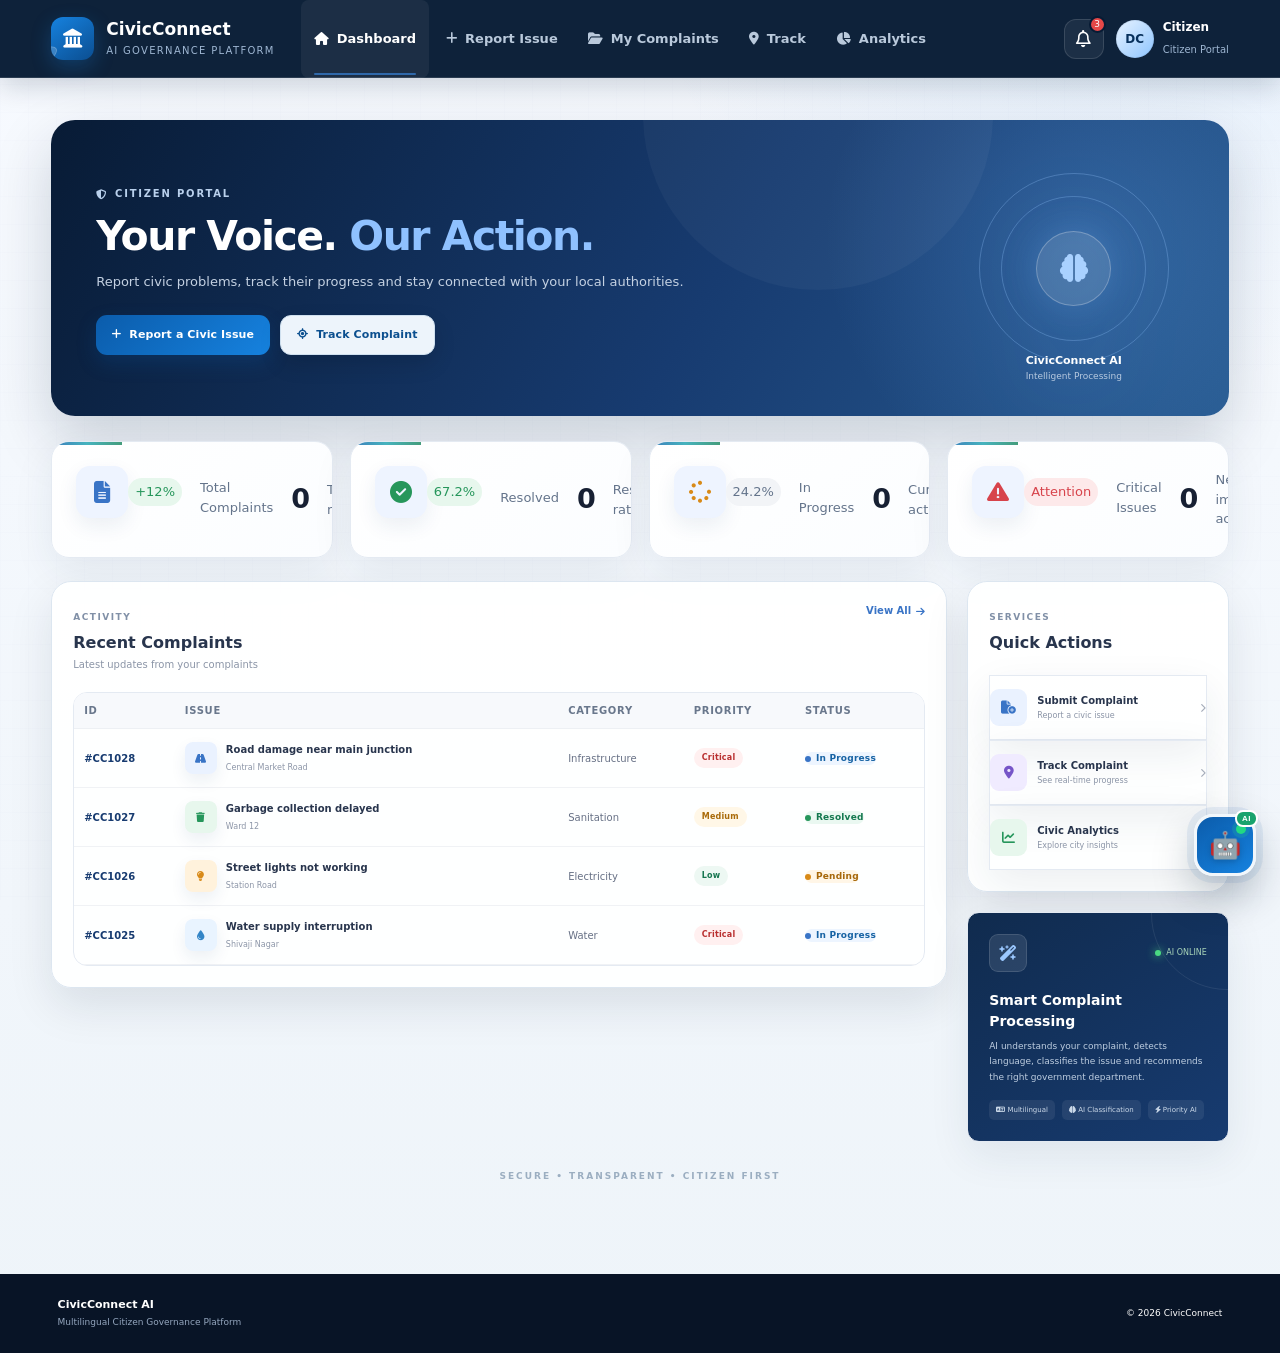
==== fronted/index.html @ 306356d3 "CivicConnect AI final professional release" ====
<!DOCTYPE html>
<html lang="en">

<head>

    <meta charset="UTF-8">

    <meta name="viewport"
          content="width=device-width, initial-scale=1.0">

    <meta name="description"
          content="CivicConnect AI - Multilingual Citizen Governance Platform">

    <title>CivicConnect AI | Citizen Dashboard</title>

    <!-- Font Awesome -->
    <link rel="stylesheet"
          href="https://cdnjs.cloudflare.com/ajax/libs/font-awesome/6.5.2/css/all.min.css">

    <!-- Main CSS -->
    <link rel="stylesheet"
          href="style.css">

<link rel="stylesheet" href="/css/chatbot.css?v=final2">
</head>

<body class="page-dashboard">


<!-- ==========================================
     NAVBAR
========================================== -->

<header class="navbar">

    <div class="brand">

        <div class="brand-logo">
            <i class="fa-solid fa-landmark"></i>
        </div>

        <div class="brand-text">
            <h2>CivicConnect</h2>
            <span>AI Governance Platform</span>
        </div>

    </div>


    <nav class="main-nav">

        <a href="index.html" class="active">
            <i class="fa-solid fa-house"></i>
            <span>Dashboard</span>
        </a>

        <a href="submit.html">
            <i class="fa-solid fa-plus"></i>
            <span>Report Issue</span>
        </a>

        <a href="complaints.html">
            <i class="fa-solid fa-folder-open"></i>
            <span>My Complaints</span>
        </a>

        <a href="tracking.html">
            <i class="fa-solid fa-location-dot"></i>
            <span>Track</span>
        </a>

        <a href="analytics.html">
            <i class="fa-solid fa-chart-pie"></i>
            <span>Analytics</span>
        </a>

    </nav>


    <div class="nav-actions">

        <button class="icon-button"
                id="notificationButton"
                aria-label="Notifications">

            <i class="fa-regular fa-bell"></i>

            <span class="notification-count">
                3
            </span>

        </button>


        <div class="user-profile">

            <div class="user-avatar">
                DC
            </div>

            <div class="user-info">
                <strong>Citizen</strong>
                <span>Citizen Portal</span>
            </div>

        </div>

    </div>

</header>



<!-- ==========================================
     MAIN
========================================== -->

<main class="page-container">


    <!-- HERO -->

    <section class="dashboard-hero">

        <div class="hero-content">

            <div class="eyebrow">
                <i class="fa-solid fa-shield-halved"></i>
                CITIZEN PORTAL
            </div>

            <h1>
                Your Voice.
                <span>Our Action.</span>
            </h1>

            <p>
                Report civic problems, track their progress and
                stay connected with your local authorities.
            </p>

            <div class="hero-actions">

                <a href="submit.html"
                   class="btn btn-primary">

                    <i class="fa-solid fa-plus"></i>

                    Report a Civic Issue

                </a>

                <a href="tracking.html"
                   class="btn btn-secondary">

                    <i class="fa-solid fa-location-crosshairs"></i>

                    Track Complaint

                </a>

            </div>

        </div>


        <!-- AI VISUAL -->

        <div class="hero-ai">

            <div class="ai-orbit orbit-one"></div>
            <div class="ai-orbit orbit-two"></div>

            <div class="ai-core">

                <i class="fa-solid fa-brain"></i>

            </div>

            <div class="ai-label">

                <strong>CivicConnect AI</strong>

                <span>Intelligent Processing</span>

            </div>

        </div>

    </section>



    <!-- ==========================================
         STATISTICS
    ========================================== -->

    <section class="stats-grid">


        <article class="stat-card">

            <div class="stat-top">

                <div class="stat-icon blue">
                    <i class="fa-solid fa-file-lines"></i>
                </div>

                <span class="stat-trend positive">
                    +12%
                </span>

            </div>

            <span class="stat-label">
                Total Complaints
            </span>

            <strong class="stat-number">
                128
            </strong>

            <span class="stat-footer">
                This month
            </span>

        </article>



        <article class="stat-card">

            <div class="stat-top">

                <div class="stat-icon green">
                    <i class="fa-solid fa-circle-check"></i>
                </div>

                <span class="stat-trend positive">
                    67.2%
                </span>

            </div>

            <span class="stat-label">
                Resolved
            </span>

            <strong class="stat-number">
                86
            </strong>

            <span class="stat-footer">
                Resolution rate
            </span>

        </article>



        <article class="stat-card">

            <div class="stat-top">

                <div class="stat-icon orange">
                    <i class="fa-solid fa-spinner"></i>
                </div>

                <span class="stat-trend">
                    24.2%
                </span>

            </div>

            <span class="stat-label">
                In Progress
            </span>

            <strong class="stat-number">
                31
            </strong>

            <span class="stat-footer">
                Currently active
            </span>

        </article>



        <article class="stat-card">

            <div class="stat-top">

                <div class="stat-icon red">
                    <i class="fa-solid fa-triangle-exclamation"></i>
                </div>

                <span class="stat-trend danger">
                    Attention
                </span>

            </div>

            <span class="stat-label">
                Critical Issues
            </span>

            <strong class="stat-number">
                11
            </strong>

            <span class="stat-footer">
                Need immediate action
            </span>

        </article>

    </section>



    <!-- ==========================================
         MAIN DASHBOARD
    ========================================== -->

    <section class="content-grid">


        <!-- RECENT COMPLAINTS -->

        <div class="panel large-panel">

            <div class="panel-header">

                <div>

                    <span class="panel-eyebrow">
                        ACTIVITY
                    </span>

                    <h2>
                        Recent Complaints
                    </h2>

                    <p>
                        Latest updates from your complaints
                    </p>

                </div>

                <a href="complaints.html"
                   class="text-button">

                    View All
                    <i class="fa-solid fa-arrow-right"></i>

                </a>

            </div>


            <div class="complaint-table-wrapper">

                <table class="complaint-table">

                    <thead>

                        <tr>

                            <th>ID</th>

                            <th>Issue</th>

                            <th>Category</th>

                            <th>Priority</th>

                            <th>Status</th>

                        </tr>

                    </thead>


                    <tbody>

                        <tr data-id="CC1028">

                            <td>
                                <strong>#CC1028</strong>
                            </td>

                            <td>
                                <div class="issue-cell">

                                    <div class="issue-icon">
                                        <i class="fa-solid fa-road"></i>
                                    </div>

                                    <div>
                                        <strong>
                                            Road damage near main junction
                                        </strong>

                                        <span>
                                            Central Market Road
                                        </span>
                                    </div>

                                </div>
                            </td>

                            <td>
                                Infrastructure
                            </td>

                            <td>
                                <span class="badge critical">
                                    Critical
                                </span>
                            </td>

                            <td>
                                <span class="status-badge progress">
                                    <span></span>
                                    In Progress
                                </span>
                            </td>

                        </tr>



                        <tr data-id="CC1027">

                            <td>
                                <strong>#CC1027</strong>
                            </td>

                            <td>

                                <div class="issue-cell">

                                    <div class="issue-icon green-icon">
                                        <i class="fa-solid fa-trash"></i>
                                    </div>

                                    <div>

                                        <strong>
                                            Garbage collection delayed
                                        </strong>

                                        <span>
                                            Ward 12
                                        </span>

                                    </div>

                                </div>

                            </td>

                            <td>
                                Sanitation
                            </td>

                            <td>

                                <span class="badge medium">
                                    Medium
                                </span>

                            </td>

                            <td>

                                <span class="status-badge resolved">
                                    <span></span>
                                    Resolved
                                </span>

                            </td>

                        </tr>



                        <tr data-id="CC1026">

                            <td>
                                <strong>#CC1026</strong>
                            </td>

                            <td>

                                <div class="issue-cell">

                                    <div class="issue-icon yellow-icon">
                                        <i class="fa-solid fa-lightbulb"></i>
                                    </div>

                                    <div>

                                        <strong>
                                            Street lights not working
                                        </strong>

                                        <span>
                                            Station Road
                                        </span>

                                    </div>

                                </div>

                            </td>

                            <td>
                                Electricity
                            </td>

                            <td>

                                <span class="badge low">
                                    Low
                                </span>

                            </td>

                            <td>

                                <span class="status-badge pending">
                                    <span></span>
                                    Pending
                                </span>

                            </td>

                        </tr>



                        <tr data-id="CC1025">

                            <td>
                                <strong>#CC1025</strong>
                            </td>

                            <td>

                                <div class="issue-cell">

                                    <div class="issue-icon blue-icon">
                                        <i class="fa-solid fa-droplet"></i>
                                    </div>

                                    <div>

                                        <strong>
                                            Water supply interruption
                                        </strong>

                                        <span>
                                            Shivaji Nagar
                                        </span>

                                    </div>

                                </div>

                            </td>

                            <td>
                                Water
                            </td>

                            <td>

                                <span class="badge critical">
                                    Critical
                                </span>

                            </td>

                            <td>

                                <span class="status-badge progress">
                                    <span></span>
                                    In Progress
                                </span>

                            </td>

                        </tr>

                    </tbody>

                </table>

            </div>

        </div>



        <!-- QUICK ACTIONS -->

        <aside class="side-column">

            <div class="panel">

                <div class="panel-header">

                    <div>

                        <span class="panel-eyebrow">
                            SERVICES
                        </span>

                        <h2>
                            Quick Actions
                        </h2>

                    </div>

                </div>


                <div class="quick-actions">


                    <a href="submit.html"
                       class="quick-action">

                        <div class="quick-icon blue">
                            <i class="fa-solid fa-file-circle-plus"></i>
                        </div>

                        <div>

                            <strong>
                                Submit Complaint
                            </strong>

                            <span>
                                Report a civic issue
                            </span>

                        </div>

                        <i class="fa-solid fa-chevron-right"></i>

                    </a>



                    <a href="tracking.html"
                       class="quick-action">

                        <div class="quick-icon purple">
                            <i class="fa-solid fa-location-dot"></i>
                        </div>

                        <div>

                            <strong>
                                Track Complaint
                            </strong>

                            <span>
                                See real-time progress
                            </span>

                        </div>

                        <i class="fa-solid fa-chevron-right"></i>

                    </a>



                    <a href="analytics.html"
                       class="quick-action">

                        <div class="quick-icon green">
                            <i class="fa-solid fa-chart-line"></i>
                        </div>

                        <div>

                            <strong>
                                Civic Analytics
                            </strong>

                            <span>
                                Explore city insights
                            </span>

                        </div>

                        <i class="fa-solid fa-chevron-right"></i>

                    </a>

                </div>

            </div>



            <!-- AI CARD -->

            <div class="ai-mini-card">

                <div class="ai-mini-top">

                    <div class="ai-mini-icon">
                        <i class="fa-solid fa-wand-magic-sparkles"></i>
                    </div>

                    <span class="live-indicator">
                        <span></span>
                        AI ONLINE
                    </span>

                </div>

                <h3>
                    Smart Complaint Processing
                </h3>

                <p>
                    AI understands your complaint, detects language,
                    classifies the issue and recommends the right
                    government department.
                </p>

                <div class="ai-mini-features">

                    <span>
                        <i class="fa-solid fa-language"></i>
                        Multilingual
                    </span>

                    <span>
                        <i class="fa-solid fa-brain"></i>
                        AI Classification
                    </span>

                    <span>
                        <i class="fa-solid fa-bolt"></i>
                        Priority AI
                    </span>

                </div>

            </div>

        </aside>

    </section>

</main>



<!-- FOOTER -->

<footer class="site-footer">

    <div>

        <strong>
            CivicConnect AI
        </strong>

        <span>
            Multilingual Citizen Governance Platform
        </span>

    </div>

    <div>
        © 2026 CivicConnect
    </div>

</footer>


<script src="../js/api.js"></script>
<script src="../js/app.js"></script>

<script src="../js/storage.js"></script>

<script src="/js/chatbot.js?v=final2"></script>
</body>

</html>
---- fronted/style.css ----
/* =========================================================
   CIVICCONNECT AI
   ADVANCED FRONTEND DESIGN SYSTEM
========================================================= */


/* =========================================================
   ROOT VARIABLES
========================================================= */

:root {

    --navy-950: #081426;
    --navy-900: #0d1f38;
    --navy-800: #132d50;
    --navy-700: #173b70;

    --blue: #3974c6;
    --blue-light: #eaf2ff;

    --green: #26965b;
    --green-light: #e7f7ed;

    --orange: #d88a18;
    --orange-light: #fff2dc;

    --red: #d7434b;
    --red-light: #fde9ea;

    --purple: #7655c8;
    --purple-light: #f0ebff;

    --text-main: #172033;
    --text-dark: #28354d;
    --text-medium: #667085;
    --text-light: #8b95a7;

    --background: #f5f7fb;

    --white: #ffffff;

    --border: #e6eaf0;

    --shadow-sm:
        0 2px 8px rgba(15, 35, 65, 0.04);

    --shadow-md:
        0 8px 25px rgba(15, 35, 65, 0.07);

    --radius-sm: 8px;

    --radius-md: 12px;

    --radius-lg: 18px;

    --transition:
        all 0.25s ease;

}


/* =========================================================
   RESET
========================================================= */

* {
    margin: 0;
    padding: 0;
    box-sizing: border-box;
}

html {
    scroll-behavior: smooth;
}

body {

    font-family:
        "Segoe UI",
        Inter,
        Arial,
        sans-serif;

    background: var(--background);

    color: var(--text-main);

    min-height: 100vh;

    line-height: 1.5;
}

a {
    text-decoration: none;
    color: inherit;
}

button,
input,
textarea,
select {
    font-family: inherit;
}


/* =========================================================
   NAVBAR
========================================================= */

.navbar {

    height: 76px;

    background:
        rgba(255,255,255,0.96);

    backdrop-filter: blur(12px);

    border-bottom:
        1px solid var(--border);

    display: flex;

    align-items: center;

    padding:
        0 4.5%;

    gap: 40px;

    position: sticky;

    top: 0;

    z-index: 1000;
}


/* BRAND */

.brand {

    display: flex;

    align-items: center;

    gap: 12px;

    min-width: 245px;
}

.brand-logo {

    width: 45px;

    height: 45px;

    background:
        linear-gradient(
            135deg,
            #173b70,
            #285a96
        );

    color: white;

    border-radius: 12px;

    display: flex;

    align-items: center;

    justify-content: center;

    font-size: 19px;

    box-shadow:
        0 5px 15px
        rgba(23,59,112,0.2);
}

.brand-text h2 {

    font-size: 18px;

    color: var(--navy-700);

    line-height: 1.2;
}

.brand-text span {

    font-size: 10px;

    color: var(--text-light);

    display: block;

    margin-top: 3px;
}


/* NAVIGATION */

.main-nav {

    display: flex;

    align-items: center;

    gap: 4px;

    flex: 1;
}

.main-nav a {

    display: flex;

    align-items: center;

    gap: 7px;

    padding:
        10px 13px;

    border-radius:
        var(--radius-sm);

    font-size: 12px;

    color: var(--text-medium);

    transition:
        var(--transition);
}

.main-nav a:hover {

    background: #f0f3f8;

    color: var(--navy-700);

    transform:
        translateY(-1px);
}

.main-nav a.active {

    background:
        var(--blue-light);

    color:
        var(--navy-700);

    font-weight: 600;
}


/* NAV ACTIONS */

.nav-actions {

    display: flex;

    align-items: center;

    gap: 20px;
}

.icon-button {

    border: none;

    background: transparent;

    width: 35px;

    height: 35px;

    cursor: pointer;

    color: var(--text-medium);

    font-size: 17px;

    position: relative;
}

.notification-count {

    position: absolute;

    top: 0;

    right: -2px;

    width: 15px;

    height: 15px;

    background: var(--red);

    color: white;

    font-size: 8px;

    border-radius: 50%;

    display: flex;

    align-items: center;

    justify-content: center;
}

.user-profile {

    display: flex;

    align-items: center;

    gap: 9px;
}

.user-avatar {

    width: 38px;

    height: 38px;

    border-radius: 50%;

    background:
        #dce7f6;

    color:
        var(--navy-700);

    display: flex;

    align-items: center;

    justify-content: center;

    font-size: 11px;

    font-weight: 700;
}

.user-info strong {

    display: block;

    font-size: 11px;

    color: var(--text-dark);
}

.user-info span {

    font-size: 9px;

    color: var(--text-light);
}


/* =========================================================
   PAGE CONTAINER
========================================================= */

.page-container {

    width: 91%;

    max-width: 1500px;

    margin: auto;

    padding:
        34px 0 50px;
}


/* =========================================================
   HERO
========================================================= */

.dashboard-hero {

    min-height: 270px;

    border-radius:
        var(--radius-lg);

    padding:
        38px 45px;

    margin-bottom: 25px;

    background:
        linear-gradient(
            120deg,
            #0e2748,
            #173b70 55%,
            #285b91
        );

    color: white;

    position: relative;

    overflow: hidden;

    display: flex;

    align-items: center;

    justify-content: space-between;

    box-shadow:
        0 15px 35px
        rgba(18,50,90,0.16);
}


/* background glow */

.dashboard-hero::before {

    content: "";

    position: absolute;

    width: 350px;

    height: 350px;

    border-radius: 50%;

    background:
        rgba(255,255,255,0.05);

    right: 20%;

    top: -180px;
}

.dashboard-hero::after {

    content: "";

    position: absolute;

    width: 250px;

    height: 250px;

    border-radius: 50%;

    border:
        1px solid
        rgba(255,255,255,0.08);

    right: 5%;

    bottom: -150px;
}


/* HERO CONTENT */

.hero-content {

    position: relative;

    z-index: 2;

    max-width: 700px;
}

.eyebrow {

    display: inline-flex;

    align-items: center;

    gap: 7px;

    font-size: 10px;

    letter-spacing: 1.8px;

    color: #b9d0ec;

    font-weight: 700;

    margin-bottom: 12px;
}

.hero-content h1 {

    font-size: 36px;

    letter-spacing: -1px;

    margin-bottom: 10px;

    line-height: 1.15;
}

.hero-content h1 span {

    color: #8fc1ff;
}

.hero-content p {

    max-width: 600px;

    color: #c4d1e2;

    font-size: 13px;

    line-height: 1.7;
}

.hero-actions {

    display: flex;

    gap: 10px;

    margin-top: 22px;
}


/* BUTTONS */

.btn {

    display: inline-flex;

    align-items: center;

    justify-content: center;

    gap: 8px;

    padding:
        11px 16px;

    border-radius:
        var(--radius-sm);

    font-size: 11px;

    font-weight: 600;

    transition:
        var(--transition);
}

.btn-primary {

    background: white;

    color: var(--navy-700);
}

.btn-primary:hover {

    transform:
        translateY(-2px);

    box-shadow:
        0 7px 20px
        rgba(0,0,0,0.15);
}

.btn-secondary {

    color: white;

    border:
        1px solid
        rgba(255,255,255,0.25);

    background:
        rgba(255,255,255,0.06);
}

.btn-secondary:hover {

    background:
        rgba(255,255,255,0.12);
}


/* AI VISUAL */

.hero-ai {

    width: 220px;

    height: 220px;

    position: relative;

    display: flex;

    align-items: center;

    justify-content: center;

    z-index: 2;
}

.ai-orbit {

    position: absolute;

    border:
        1px solid
        rgba(150,200,255,0.3);

    border-radius: 50%;

    animation:
        rotateOrbit 12s linear infinite;
}

.orbit-one {

    width: 190px;

    height: 190px;
}

.orbit-two {

    width: 145px;

    height: 145px;

    animation-duration: 8s;

    animation-direction: reverse;
}

.ai-core {

    width: 75px;

    height: 75px;

    border-radius: 50%;

    background:
        rgba(255,255,255,0.12);

    border:
        1px solid
        rgba(255,255,255,0.25);

    backdrop-filter:
        blur(10px);

    display: flex;

    align-items: center;

    justify-content: center;

    font-size: 28px;

    color: #a9d1ff;

    box-shadow:
        0 0 35px
        rgba(130,190,255,0.18);
}

.ai-label {

    position: absolute;

    bottom: -5px;

    display: flex;

    flex-direction: column;

    align-items: center;
}

.ai-label strong {

    font-size: 11px;
}

.ai-label span {

    font-size: 9px;

    color: #b8cae0;
}

@keyframes rotateOrbit {

    from {
        transform: rotate(0);
    }

    to {
        transform: rotate(360deg);
    }

}


/* =========================================================
   STATS
========================================================= */

.stats-grid {

    display: grid;

    grid-template-columns:
        repeat(4, 1fr);

    gap: 17px;

    margin-bottom: 23px;
}

.stat-card {

    background: white;

    border:
        1px solid var(--border);

    border-radius:
        var(--radius-md);

    padding: 19px;

    box-shadow:
        var(--shadow-sm);

    transition:
        var(--transition);
}

.stat-card:hover {

    transform:
        translateY(-3px);

    box-shadow:
        var(--shadow-md);
}

.stat-top {

    display: flex;

    align-items: center;

    justify-content: space-between;

    margin-bottom: 15px;
}

.stat-icon {

    width: 40px;

    height: 40px;

    border-radius: 10px;

    display: flex;

    align-items: center;

    justify-content: center;

    font-size: 15px;
}

.blue {

    background:
        var(--blue-light);

    color:
        var(--blue);
}

.green {

    background:
        var(--green-light);

    color:
        var(--green);
}

.orange {

    background:
        var(--orange-light);

    color:
        var(--orange);
}

.red {

    background:
        var(--red-light);

    color:
        var(--red);
}

.purple {

    background:
        var(--purple-light);

    color:
        var(--purple);
}

.stat-trend {

    font-size: 9px;

    padding:
        4px 7px;

    border-radius:
        20px;

    background: #f2f4f7;

    color: var(--text-medium);
}

.stat-trend.positive {

    color: var(--green);

    background:
        var(--green-light);
}

.stat-trend.danger {

    color: var(--red);

    background:
        var(--red-light);
}

.stat-label {

    display: block;

    color: var(--text-medium);

    font-size: 11px;

    margin-bottom: 4px;
}

.stat-number {

    display: block;

    font-size: 27px;

    color: var(--text-main);

    line-height: 1.2;
}

.stat-footer {

    font-size: 9px;

    color: var(--text-light);
}


/* =========================================================
   CONTENT GRID
========================================================= */

.content-grid {

    display: grid;

    grid-template-columns:
        2fr 1fr;

    gap: 20px;
}

.side-column {

    display: flex;

    flex-direction: column;

    gap: 20px;
}


/* =========================================================
   PANELS
========================================================= */

.panel {

    background: white;

    border:
        1px solid var(--border);

    border-radius:
        var(--radius-md);

    padding: 21px;

    box-shadow:
        var(--shadow-sm);
}

.panel-header {

    display: flex;

    align-items: flex-start;

    justify-content: space-between;

    margin-bottom: 20px;
}

.panel-eyebrow {

    font-size: 9px;

    letter-spacing: 1.5px;

    color: #8190a7;

    font-weight: 700;
}

.panel-header h2 {

    font-size: 16px;

    color: var(--text-dark);

    margin-top: 4px;
}

.panel-header p {

    color: var(--text-light);

    font-size: 10px;

    margin-top: 2px;
}

.text-button {

    color: var(--blue);

    font-size: 10px;

    display: flex;

    align-items: center;

    gap: 5px;

    font-weight: 600;
}


/* =========================================================
   TABLE
========================================================= */

.complaint-table-wrapper {

    overflow-x: auto;
}

.complaint-table {

    width: 100%;

    border-collapse:
        collapse;
}

.complaint-table th {

    text-align: left;

    color: var(--text-light);

    font-size: 9px;

    text-transform: uppercase;

    letter-spacing: 0.7px;

    padding:
        10px;

    border-bottom:
        1px solid #edf0f4;
}

.complaint-table td {

    padding:
        13px 10px;

    font-size: 10px;

    color: var(--text-medium);

    border-bottom:
        1px solid #f0f2f5;
}

.complaint-table tbody tr {

    transition:
        var(--transition);

    cursor: pointer;
}

.complaint-table tbody tr:hover {

    background:
        #fafbfd;

    transform:
        scale(1.002);
}

.complaint-table td strong {

    color:
        var(--navy-700);
}


/* ISSUE CELL */

.issue-cell {

    display: flex;

    align-items: center;

    gap: 9px;

    min-width: 250px;
}

.issue-icon {

    width: 32px;

    height: 32px;

    background:
        var(--blue-light);

    color:
        var(--blue);

    border-radius: 8px;

    display: flex;

    align-items: center;

    justify-content: center;
}

.green-icon {

    background:
        var(--green-light);

    color:
        var(--green);
}

.yellow-icon {

    background:
        var(--orange-light);

    color:
        var(--orange);
}

.blue-icon {

    background:
        #e9f4ff;

    color:
        #3385c7;
}

.issue-cell strong {

    display: block;

    font-size: 10px;

    color: var(--text-dark) !important;

    margin-bottom: 2px;
}

.issue-cell span {

    font-size: 8px;

    color: var(--text-light);
}


/* =========================================================
   BADGES
========================================================= */

.badge {

    display: inline-flex;

    padding:
        4px 8px;

    border-radius:
        20px;

    font-size: 8px;

    font-weight: 700;
}

.badge.critical {

    background:
        var(--red-light);

    color:
        var(--red);
}

.badge.medium {

    background:
        var(--orange-light);

    color:
        #b87913;
}

.badge.low {

    background:
        #edf1f5;

    color:
        #667085;
}


/* STATUS */

.status-badge {

    display: inline-flex;

    align-items: center;

    gap: 5px;

    font-size: 9px;

    font-weight: 600;
}

.status-badge span {

    width: 6px;

    height: 6px;

    border-radius: 50%;
}

.status-badge.progress {

    color:
        var(--blue);
}

.status-badge.progress span {

    background:
        var(--blue);
}

.status-badge.resolved {

    color:
        var(--green);
}

.status-badge.resolved span {

    background:
        var(--green);
}

.status-badge.pending {

    color:
        var(--orange);
}

.status-badge.pending span {

    background:
        var(--orange);
}


/* =========================================================
   QUICK ACTIONS
========================================================= */

.quick-actions {

    display: flex;

    flex-direction: column;
}

.quick-action {

    display: flex;

    align-items: center;

    gap: 10px;

    padding:
        13px 0;

    border-bottom:
        1px solid #edf0f4;

    transition:
        var(--transition);
}

.quick-action:last-child {

    border-bottom:
        none;
}

.quick-action:hover {

    transform:
        translateX(4px);
}

.quick-icon {

    width: 37px;

    height: 37px;

    border-radius: 9px;

    display: flex;

    align-items: center;

    justify-content: center;

    font-size: 13px;
}

.quick-action div:nth-child(2) {

    flex: 1;
}

.quick-action strong {

    display: block;

    font-size: 10px;

    color:
        var(--text-dark);

    margin-bottom: 2px;
}

.quick-action span {

    display: block;

    font-size: 8px;

    color:
        var(--text-light);
}

.quick-action > i {

    font-size: 9px;

    color:
        #a5adba;
}


/* =========================================================
   AI MINI CARD
========================================================= */

.ai-mini-card {

    border-radius:
        var(--radius-md);

    padding:
        21px;

    background:
        linear-gradient(
            145deg,
            #102b4e,
            #173b70
        );

    color: white;

    position: relative;

    overflow: hidden;
}

.ai-mini-card::after {

    content: "";

    position: absolute;

    width: 150px;

    height: 150px;

    border-radius: 50%;

    border:
        1px solid
        rgba(255,255,255,0.08);

    right: -75px;

    top: -75px;
}

.ai-mini-top {

    display: flex;

    justify-content: space-between;

    align-items: center;

    margin-bottom: 18px;
}

.ai-mini-icon {

    width: 38px;

    height: 38px;

    background:
        rgba(255,255,255,0.1);

    border:
        1px solid
        rgba(255,255,255,0.12);

    border-radius: 9px;

    display: flex;

    align-items: center;

    justify-content: center;

    color:
        #9bc8ff;
}

.live-indicator {

    font-size: 8px;

    display: flex;

    align-items: center;

    gap: 5px;

    color:
        #a9d5b9;
}

.live-indicator span {

    width: 6px;

    height: 6px;

    background:
        #4ad982;

    border-radius: 50%;

    box-shadow:
        0 0 8px #4ad982;
}

.ai-mini-card h3 {

    font-size: 14px;

    margin-bottom: 7px;
}

.ai-mini-card p {

    font-size: 9px;

    color:
        #bdcde0;

    line-height: 1.7;
}

.ai-mini-features {

    display: flex;

    flex-wrap: wrap;

    gap: 7px;

    margin-top: 15px;
}

.ai-mini-features span {

    font-size: 7px;

    padding:
        5px 7px;

    border-radius: 5px;

    background:
        rgba(255,255,255,0.07);

    color:
        #cad8e8;
}


/* =========================================================
   FOOTER
========================================================= */

.site-footer {

    background:
        var(--navy-950);

    color: white;

    padding:
        23px 4.5%;

    display: flex;

    align-items: center;

    justify-content: space-between;

    font-size: 9px;
}

.site-footer strong {

    display: block;

    font-size: 11px;

    margin-bottom: 3px;
}

.site-footer span {

    color:
        #94a6be;
}


/* =========================================================
   FORM ELEMENTS
========================================================= */

.form-group {

    margin-bottom: 18px;
}

.form-group label {

    display: block;

    font-size: 10px;

    font-weight: 600;

    color:
        var(--text-dark);

    margin-bottom: 7px;
}

input,
textarea,
select {

    width: 100%;

    border:
        1px solid var(--border);

    border-radius:
        8px;

    background:
        #fbfcfe;

    padding:
        11px 12px;

    font-size: 11px;

    color:
        var(--text-dark);

    outline: none;

    transition:
        var(--transition);
}

input:focus,
textarea:focus,
select:focus {

    border-color:
        #75a4dc;

    background: white;

    box-shadow:
        0 0 0 3px
        rgba(57,116,198,0.08);
}

textarea {

    resize: vertical;

    min-height: 130px;
}


/* =========================================================
   PAGE TITLE
========================================================= */

.page-title {

    margin-bottom: 25px;
}

.page-title .eyebrow {

    color:
        #5277a8;

    margin-bottom: 7px;
}

.page-title h1 {

    font-size: 28px;

    color:
        var(--navy-800);

    margin-bottom: 5px;
}

.page-title p {

    font-size: 11px;

    color:
        var(--text-light);
}


/* =========================================================
   RESPONSIVE
========================================================= */

@media(max-width: 1150px) {

    .navbar {

        gap: 15px;
    }

    .brand {

        min-width: auto;
    }

    .main-nav a {

        padding:
            9px;
    }

    .main-nav a span {

        display: none;
    }

    .stats-grid {

        grid-template-columns:
            repeat(2, 1fr);
    }

    .content-grid {

        grid-template-columns:
            1fr;
    }

    .side-column {

        display: grid;

        grid-template-columns:
            1fr 1fr;
    }

}


@media(max-width: 750px) {

    .navbar {

        height: auto;

        padding:
            13px 4%;

        flex-wrap: wrap;
    }

    .main-nav {

        order: 3;

        width: 100%;

        overflow-x: auto;
    }

    .main-nav a span {

        display: inline;
    }

    .nav-actions {

        margin-left: auto;
    }

    .user-info {

        display: none;
    }

    .page-container {

        width: 94%;

        padding-top: 20px;
    }

    .dashboard-hero {

        padding:
            28px;

        min-height:
            330px;
    }

    .hero-content h1 {

        font-size:
            28px;
    }

    .hero-ai {

        display:
            none;
    }

    .stats-grid {

        grid-template-columns:
            1fr;
    }

    .side-column {

        grid-template-columns:
            1fr;
    }

    .hero-actions {

        flex-direction:
            column;

        align-items:
            flex-start;
    }

    .site-footer {

        flex-direction:
            column;

        align-items:
            flex-start;

        gap: 10px;
    }

}

/* =====================================================
   ANALYTICS DASHBOARD
   ===================================================== */

.analytics-stats {
    display: grid;
    grid-template-columns: repeat(4, 1fr);
    gap: 20px;
    margin: 30px 0;
}

.stat-card {
    background: #ffffff;
    border: 1px solid #e6e9ef;
    border-radius: 18px;
    padding: 24px;
    display: flex;
    align-items: center;
    gap: 18px;
    box-shadow: 0 8px 30px rgba(15, 23, 42, 0.05);
    transition: 0.3s ease;
}

.stat-card:hover {
    transform: translateY(-4px);
    box-shadow: 0 14px 35px rgba(15, 23, 42, 0.1);
}

.stat-icon {
    width: 52px;
    height: 52px;
    border-radius: 14px;
    display: flex;
    align-items: center;
    justify-content: center;
    background: #eef4ff;
    font-size: 22px;
}

.stat-card span {
    color: #64748b;
    font-size: 13px;
}

.stat-card h2 {
    margin-top: 5px;
    font-size: 30px;
    color: #0f172a;
}


/* ===============================
   RESOLUTION BANNER
   =============================== */

.resolution-banner {
    background: linear-gradient(
        135deg,
        #0f172a,
        #1e3a8a
    );

    color: white;

    padding: 25px 30px;

    border-radius: 18px;

    display: flex;

    justify-content: space-between;

    align-items: center;

    margin-bottom: 25px;
}

.resolution-banner span {
    opacity: 0.7;
    font-size: 13px;
}

.resolution-banner h2 {
    font-size: 40px;
    margin-top: 5px;
}

.resolution-info {
    max-width: 400px;
}

.resolution-info p {
    opacity: 0.7;
    margin-top: 5px;
}


/* ===============================
   ANALYTICS GRID
   =============================== */

.analytics-grid {
    display: grid;

    grid-template-columns:
        repeat(2, minmax(0, 1fr));

    gap: 22px;
}

.analytics-card {
    background: #ffffff;

    border: 1px solid #e6e9ef;

    border-radius: 18px;

    padding: 25px;

    box-shadow:
        0 8px 30px
        rgba(15, 23, 42, 0.05);
}

.analytics-card.large {
    grid-column: span 1;
}

.card-header {
    display: flex;

    justify-content: space-between;

    align-items: flex-start;

    margin-bottom: 20px;
}

.card-header span {
    font-size: 11px;

    font-weight: 700;

    letter-spacing: 1px;

    color: #64748b;
}

.card-header h2 {
    font-size: 19px;

    margin-top: 5px;

    color: #0f172a;
}


/* ===============================
   CHART
   =============================== */

.chart-container {
    position: relative;

    height: 320px;

    width: 100%;
}


/* ===============================
   FILTER
   =============================== */

.analytics-filter {
    padding: 11px 15px;

    border-radius: 10px;

    border: 1px solid #d9dee8;

    background: #ffffff;

    color: #334155;

    cursor: pointer;
}

.header-actions {
    display: flex;

    gap: 12px;

    align-items: center;
}

.export-btn {
    padding: 11px 18px;

    border: none;

    border-radius: 10px;

    background: #1e3a8a;

    color: white;

    cursor: pointer;

    font-weight: 600;

    transition: 0.2s;
}

.export-btn:hover {
    transform: translateY(-2px);

    opacity: 0.9;
}


/* ===============================
   LOCATION TABLE
   =============================== */

.location-card {
    margin-top: 25px;
}

.table-wrapper {
    overflow-x: auto;
}

table {
    width: 100%;

    border-collapse: collapse;
}

thead {
    background: #f8fafc;
}

th,
td {
    padding: 16px;

    text-align: left;

    border-bottom: 1px solid #edf0f4;
}

th {
    font-size: 12px;

    color: #64748b;

    text-transform: uppercase;

    letter-spacing: 0.5px;
}

td {
    color: #334155;

    font-size: 14px;
}

.location-name {
    display: flex;

    align-items: center;

    gap: 12px;

    font-weight: 600;
}

.rank {
    width: 30px;

    height: 30px;

    border-radius: 50%;

    background: #eef2ff;

    display: flex;

    align-items: center;

    justify-content: center;

    font-size: 12px;

    font-weight: 700;
}

.progress-container {
    width: 180px;

    height: 7px;

    background: #edf0f4;

    border-radius: 20px;

    display: inline-block;

    margin-right: 10px;

    overflow: hidden;
}

.progress-bar {
    height: 100%;

    border-radius: 20px;

    background: #2563eb;
}


/* ===============================
   NOTIFICATION
   =============================== */

.analytics-notification {
    position: fixed;

    right: 25px;

    bottom: 25px;

    width: 320px;

    background: #ffffff;

    border: 1px solid #e2e8f0;

    border-radius: 14px;

    padding: 16px;

    display: flex;

    gap: 12px;

    box-shadow:
        0 15px 40px
        rgba(15, 23, 42, 0.15);

    transform: translateY(120px);

    opacity: 0;

    transition: 0.3s ease;

    z-index: 9999;
}

.analytics-notification.show {
    transform: translateY(0);

    opacity: 1;
}

.notification-icon {
    width: 35px;

    height: 35px;

    border-radius: 50%;

    display: flex;

    align-items: center;

    justify-content: center;

    background: #dcfce7;

    color: #16a34a;

    font-weight: bold;
}

.analytics-notification strong {
    color: #0f172a;
}

.analytics-notification p {
    font-size: 12px;

    color: #64748b;

    margin-top: 3px;
}


/* ===============================
   RESPONSIVE
   =============================== */

@media (max-width: 1100px) {

    .analytics-stats {
        grid-template-columns:
            repeat(2, 1fr);
    }

}

@media (max-width: 800px) {

    .analytics-grid {
        grid-template-columns: 1fr;
    }

    .analytics-stats {
        grid-template-columns: 1fr;
    }

    .resolution-banner {
        flex-direction: column;

        align-items: flex-start;

        gap: 15px;
    }

    .header-actions {
        margin-top: 15px;

        flex-wrap: wrap;
    }

}

@media (max-width: 500px) {

    .chart-container {
        height: 250px;
    }

    .analytics-card {
        padding: 18px;
    }

    .resolution-banner {
        padding: 20px;
    }

}
/* =========================================================
   CIVICCONNECT AI — PREMIUM UI POLISH
   Applies consistently across Dashboard / Complaints /
   Submit / Tracking / Analytics / Administration.
========================================================= */

:root{
  --cc-primary:#173b70;
  --cc-primary-2:#2f68aa;
  --cc-accent:#4d8fe8;
  --cc-ink:#12213a;
  --cc-muted:#718096;
  --cc-surface:#ffffff;
  --cc-bg:#f4f7fb;
  --cc-line:#e4eaf2;
  --cc-shadow:0 14px 40px rgba(20,45,80,.08);
  --cc-shadow-hover:0 22px 55px rgba(20,45,80,.13);
}

body{
  background:
    radial-gradient(circle at 8% 0%,rgba(61,125,205,.08),transparent 28%),
    radial-gradient(circle at 95% 12%,rgba(38,150,91,.045),transparent 24%),
    var(--cc-bg);
}

/* ---------- shared navbar ---------- */
.navbar{
  height:74px;
  padding:0 clamp(18px,4vw,64px);
  box-shadow:0 1px 0 rgba(18,33,58,.04),0 8px 30px rgba(18,33,58,.035);
}
.brand-logo{
  position:relative;
  overflow:hidden;
  box-shadow:0 10px 24px rgba(23,59,112,.2);
}
.brand-logo:after{
  content:"";
  position:absolute;
  width:65px;height:65px;
  border:1px solid rgba(255,255,255,.18);
  border-radius:50%;
  transform:translate(22px,-20px);
}
.main-nav a{
  position:relative;
  font-size:12.5px;
  font-weight:500;
}
.main-nav a.active:after{
  content:"";
  position:absolute;
  left:13px;right:13px;bottom:3px;
  height:2px;
  border-radius:5px;
  background:var(--cc-primary-2);
}
.icon-button:hover{background:#f1f5fa;color:var(--cc-primary);border-radius:10px}
.user-avatar{box-shadow:inset 0 0 0 1px rgba(23,59,112,.08)}

/* ---------- common page title ---------- */
.page-title{
  position:relative;
  margin-bottom:22px;
  padding:25px 28px;
  border:1px solid var(--cc-line);
  border-radius:18px;
  background:linear-gradient(135deg,#fff 0%,#f8fbff 100%);
  box-shadow:var(--cc-shadow);
  overflow:hidden;
}
.page-title:after{
  content:"";
  position:absolute;
  right:-70px;top:-95px;
  width:220px;height:220px;
  border-radius:50%;
  border:28px solid rgba(47,104,170,.045);
}
.page-title h1{position:relative;z-index:1;font-size:26px;letter-spacing:-.4px;color:var(--cc-ink)}
.page-title p{position:relative;z-index:1;color:var(--cc-muted);font-size:12px;margin-top:5px}

/* ---------- premium cards ---------- */
.panel,.analytics-card,.stat-card,.quick-action,.ai-mini-card,.ai-insight{
  border:1px solid var(--cc-line)!important;
  box-shadow:var(--cc-shadow)!important;
  transition:transform .25s ease,box-shadow .25s ease,border-color .25s ease;
}
.panel:hover,.analytics-card:hover,.stat-card:hover,.quick-action:hover,.ai-mini-card:hover,.ai-insight:hover{
  transform:translateY(-3px);
  box-shadow:var(--cc-shadow-hover)!important;
  border-color:#d6e1ef!important;
}
.stat-card{
  position:relative;
  overflow:hidden;
  background:linear-gradient(145deg,#fff,#fbfdff)!important;
}
.stat-card:before{
  content:"";
  position:absolute;left:0;top:0;right:0;height:3px;
  background:linear-gradient(90deg,#173b70,#4d8fe8);
  opacity:.8;
}
.stat-number{letter-spacing:-1px}
.stat-icon{box-shadow:0 8px 20px rgba(23,59,112,.08)}

/* ---------- dashboard ---------- */
.dashboard-hero{
  min-height:285px;
  background:
    radial-gradient(circle at 88% 40%,rgba(111,176,255,.23),transparent 25%),
    linear-gradient(120deg,#081b35,#173b70 56%,#285b91)!important;
  box-shadow:0 22px 50px rgba(13,38,72,.18)!important;
}
.dashboard-hero:before{background:rgba(255,255,255,.035)!important}
.hero-content h1{font-size:clamp(30px,3.2vw,42px)}
.hero-actions .btn{box-shadow:0 9px 22px rgba(0,0,0,.12)}
.hero-ai{filter:drop-shadow(0 15px 35px rgba(0,0,0,.16))}

/* ---------- buttons ---------- */
.btn{
  border-radius:10px!important;
  font-weight:650!important;
  transition:transform .2s ease,box-shadow .2s ease,background .2s ease!important;
}
.btn:hover{transform:translateY(-2px);box-shadow:0 10px 25px rgba(23,59,112,.15)}
.btn-primary{background:linear-gradient(135deg,#173b70,#2f68aa)!important}
.btn-secondary{background:#fff!important;border:1px solid #dce4ee!important}

/* ---------- tables ---------- */
.complaint-table-wrapper{border:1px solid var(--cc-line);border-radius:14px;overflow:auto}
.complaint-table{min-width:850px}
.complaint-table thead th{
  background:#f7f9fc!important;
  color:#69778c!important;
  font-size:10px!important;
  letter-spacing:.7px;
  text-transform:uppercase;
}
.complaint-table tbody tr{transition:background .18s ease,transform .18s ease}
.complaint-table tbody tr:hover{background:#f8fbff!important}
.issue-icon{box-shadow:0 7px 16px rgba(23,59,112,.08)}
.badge,.status-badge{font-weight:700!important;letter-spacing:.2px}

/* ---------- submit complaint ---------- */
.content-grid{align-items:start}
#complaintForm .form-group{margin-bottom:18px}
#complaintForm label{
  display:block;
  margin-bottom:7px;
  color:#31415b;
  font-size:11px;
  font-weight:700;
}
#complaintForm input,#complaintForm textarea,#complaintForm select{
  width:100%;
  border:1px solid #dce4ee!important;
  border-radius:11px!important;
  background:#fbfcfe!important;
  color:#1d2b42;
  padding:12px 13px;
  outline:none;
  transition:border .2s,box-shadow .2s,background .2s;
}
#complaintForm textarea{min-height:145px;resize:vertical}
#complaintForm input:focus,#complaintForm textarea:focus,#complaintForm select:focus{
  border-color:#75a5dc!important;
  background:#fff!important;
  box-shadow:0 0 0 4px rgba(77,143,232,.10)!important;
}
#complaintEvidence{padding:9px!important}
#aiPipeline .quick-action{background:linear-gradient(145deg,#fff,#f9fbfe)!important}

/* ---------- tracking ---------- */
.tracking-hero{
  position:relative;
  overflow:hidden;
  border-radius:20px!important;
  background:
    radial-gradient(circle at 90% 20%,rgba(102,169,255,.18),transparent 25%),
    linear-gradient(120deg,#0b203c,#173b70 58%,#2b6299)!important;
  box-shadow:0 22px 50px rgba(13,38,72,.17)!important;
}
.tracking-hero:after{
  content:"";position:absolute;right:-80px;bottom:-130px;width:300px;height:300px;
  border:1px solid rgba(255,255,255,.12);border-radius:50%;
}
.tracking-id{letter-spacing:1.5px!important}
.tracking-status{backdrop-filter:blur(10px)}
.timeline{position:relative;padding:8px 0}
.timeline:before{background:linear-gradient(#c8d5e6,#e7edf5)!important}
.timeline-item{padding-bottom:28px!important}

/* ---------- analytics ---------- */
.app-layout{min-height:100vh}
.sidebar{
  background:linear-gradient(180deg,#091a30,#0d2746)!important;
  box-shadow:10px 0 35px rgba(5,19,37,.12)!important;
}
.sidebar-logo{padding-bottom:22px!important}
.sidebar-nav a{border-radius:11px!important;transition:.2s ease!important}
.sidebar-nav a:hover{background:rgba(255,255,255,.07)!important;transform:translateX(3px)}
.sidebar-nav a.active{background:linear-gradient(90deg,rgba(77,143,232,.24),rgba(77,143,232,.08))!important;box-shadow:inset 3px 0 #6aa8ed}
.main-content{background:transparent!important}
.top-header{
  border-bottom:1px solid rgba(228,234,242,.8)!important;
  background:rgba(255,255,255,.78)!important;
  backdrop-filter:blur(14px);
}
.analytics-toolbar{
  border:1px solid var(--cc-line)!important;
  background:rgba(255,255,255,.9)!important;
  box-shadow:var(--cc-shadow)!important;
  border-radius:16px!important;
}
.analytics-toolbar select{
  border:1px solid #dce4ee!important;
  border-radius:9px!important;
  background:#fff!important;
}
.export-btn{border-radius:10px!important;box-shadow:0 8px 18px rgba(23,59,112,.09)}
.resolution-banner{
  border:1px solid #cfe6d8!important;
  box-shadow:0 12px 30px rgba(38,150,91,.07)!important;
}
.analytics-card{background:linear-gradient(145deg,#fff,#fbfdff)!important}
.chart-container{position:relative}
.analytics-card canvas{max-height:300px}

/* ---------- administration ---------- */
.admin-grid{display:grid;grid-template-columns:repeat(4,1fr);gap:16px;margin-bottom:20px}
.admin-card{background:#fff;border:1px solid var(--cc-line);border-radius:16px;padding:20px;box-shadow:var(--cc-shadow);transition:.25s ease}
.admin-card:hover{transform:translateY(-3px);box-shadow:var(--cc-shadow-hover)}
.admin-card .admin-icon{width:44px;height:44px;border-radius:12px;background:#edf4ff;color:#2f68aa;display:grid;place-items:center;font-size:17px;margin-bottom:15px}
.admin-card strong{display:block;font-size:24px;color:var(--cc-ink)}
.admin-card span{font-size:11px;color:var(--cc-muted)}
.admin-layout{display:grid;grid-template-columns:1.45fr .8fr;gap:18px}
.admin-table{width:100%;border-collapse:collapse}
.admin-table th,.admin-table td{padding:13px 12px;border-bottom:1px solid #edf0f4;text-align:left;font-size:11px}
.admin-table th{font-size:9px;text-transform:uppercase;letter-spacing:.7px;color:#778398;background:#f8fafc}
.admin-table td{color:#34435a}
.admin-table tr:hover td{background:#fbfdff}
.admin-actions{display:flex;gap:7px;flex-wrap:wrap}
.admin-pill{display:inline-flex;padding:5px 9px;border-radius:99px;font-size:9px;font-weight:700;background:#edf4ff;color:#2f68aa}

/* ---------- mobile ---------- */
@media(max-width:1050px){
  .brand{min-width:auto}.brand-text{display:none}.navbar{gap:12px}.main-nav{justify-content:center}.main-nav a{padding:9px 10px}.main-nav a span{display:none}
  .admin-grid{grid-template-columns:repeat(2,1fr)}.admin-layout{grid-template-columns:1fr}
}
@media(max-width:760px){
  .navbar{height:auto;min-height:68px;flex-wrap:wrap;padding:10px 14px}.main-nav{order:3;width:100%;overflow:auto;justify-content:flex-start}.main-nav a{white-space:nowrap}.nav-actions{margin-left:auto}
  .page-container{width:94%;padding-top:22px}.dashboard-hero{padding:28px 24px;min-height:350px}.hero-ai{display:none}.hero-content h1{font-size:30px}
  .stats-grid{grid-template-columns:1fr 1fr!important}.content-grid{grid-template-columns:1fr!important}.analytics-stats{grid-template-columns:1fr 1fr!important}.analytics-grid{grid-template-columns:1fr!important}
  .top-header{padding:18px!important}.header-user .user-profile{display:none}.analytics-toolbar{flex-direction:column;align-items:stretch}
  .admin-grid{grid-template-columns:1fr 1fr}
}
@media(max-width:500px){
  .stats-grid,.analytics-stats,.admin-grid{grid-template-columns:1fr!important}.page-title{padding:20px}.dashboard-hero{min-height:390px}.hero-actions{flex-direction:column;align-items:stretch}.hero-actions .btn{width:100%;justify-content:center}.main-nav a i{margin-right:2px}
}

/* ===== HACKATHON PREMIUM + GPS UPGRADE ===== */
:root{--premium-bg:#f4f7fb;--premium-ink:#0a1830;--premium-muted:#66758b;--premium-line:#e3eaf3;--premium-accent:#2d73d5}
body{background:radial-gradient(circle at 10% 0%,#eaf3ff 0,transparent 30%),radial-gradient(circle at 100% 10%,#e8f8f0 0,transparent 24%),var(--premium-bg);color:var(--premium-ink)}
.navbar{backdrop-filter:blur(18px);box-shadow:0 10px 35px rgba(15,35,65,.08);border-bottom:1px solid rgba(220,229,240,.85);position:sticky;top:0;z-index:1000}
.brand-logo,.logo-icon{box-shadow:0 10px 24px rgba(45,115,213,.25)}
.main-nav a,.btn,.quick-action,.stat-card,.panel,.admin-card{transition:transform .22s ease,box-shadow .22s ease,border-color .22s ease}
.main-nav a:hover{transform:translateY(-1px)}
.panel,.stat-card,.admin-card{border:1px solid rgba(221,229,239,.9);box-shadow:0 16px 45px rgba(31,54,83,.07);background:rgba(255,255,255,.9);backdrop-filter:blur(10px)}
.stat-card:hover,.admin-card:hover,.panel:hover{transform:translateY(-3px);box-shadow:0 22px 55px rgba(31,54,83,.11)}
.dashboard-hero{overflow:hidden;position:relative;background:linear-gradient(135deg,#071a34 0%,#103a68 55%,#0d6a67 100%);box-shadow:0 25px 60px rgba(8,30,58,.22)}
.dashboard-hero:after{content:"";position:absolute;inset:-40%;background:linear-gradient(120deg,transparent 40%,rgba(255,255,255,.08),transparent 60%);transform:rotate(10deg);animation:shine 8s linear infinite;pointer-events:none}@keyframes shine{to{transform:translateX(35%) rotate(10deg)}}
.hero-content{position:relative;z-index:2}.hero-content h1{letter-spacing:-1.5px}.hero-content p{max-width:650px}.hero-ai{filter:drop-shadow(0 0 35px rgba(93,190,255,.35))}
.btn-primary{box-shadow:0 12px 25px rgba(45,115,213,.23)}.btn-primary:hover{transform:translateY(-2px);box-shadow:0 16px 30px rgba(45,115,213,.3)}
.gps-controls{display:flex;align-items:center;gap:12px;flex-wrap:wrap;margin-top:10px}.gps-status{font-size:12px;font-weight:700;color:#26764c}.gps-meta{display:flex;justify-content:space-between;gap:12px;margin:9px 0;font-size:11px;color:var(--premium-muted)}.gps-map{height:260px;border-radius:18px;overflow:hidden;border:1px solid #dbe5ef;box-shadow:inset 0 0 0 1px rgba(255,255,255,.5);margin-top:12px}.tracking-map{height:280px}.leaflet-container{font-family:inherit}.gps-track-panel{margin-bottom:18px}.admin-form{display:grid;grid-template-columns:1.2fr .8fr 1.4fr auto;gap:10px}.admin-form input,.admin-form select{min-height:46px;border:1px solid #dce5ef;border-radius:12px;padding:0 13px;font:inherit;background:#fff}.success-text{color:#20834e}.error-text{color:#b52d38}
@media(max-width:800px){.admin-form{grid-template-columns:1fr}.gps-controls .btn{width:100%}}


/* GPS visibility + demo-ready controls */
.gps-card{margin-top:14px;padding:18px;border:1px solid rgba(62,132,255,.28);border-radius:18px;background:linear-gradient(145deg,rgba(20,39,70,.92),rgba(10,23,43,.96));box-shadow:0 12px 35px rgba(0,0,0,.18)}
.gps-card-head{display:flex;align-items:center;gap:12px;margin-bottom:14px}.gps-card-head>div:nth-child(2){flex:1}.gps-card-head strong{display:block;font-size:15px;color:#fff}.gps-card-head span:not(.gps-live-dot){display:block;color:#9aa9bd;font-size:11px;margin-top:3px}.gps-card-icon{width:42px;height:42px;border-radius:12px;display:grid;place-items:center;background:#173b70;color:#69a7ff;font-size:18px}.gps-live-dot{font-size:10px!important;font-weight:700;color:#7ff0b1!important;white-space:nowrap}.gps-live-dot span{display:inline-block!important;width:7px;height:7px;border-radius:50%;background:#35d982;margin-right:5px;box-shadow:0 0 10px #35d982}.gps-main-btn{width:100%;justify-content:center;min-height:48px;font-size:14px;font-weight:700}.gps-status-box{margin-top:12px;padding:11px 13px;border-radius:10px;background:rgba(255,255,255,.05);color:#b9c6d8;font-size:12px}.gps-meta{display:flex;justify-content:space-between;gap:10px;margin:10px 0;color:#9eacc0;font-size:11px}.gps-map{height:260px;border-radius:14px;overflow:hidden;border:1px solid rgba(255,255,255,.1)}
@media(max-width:700px){.gps-card-head{align-items:flex-start}.gps-live-dot{display:none}.gps-meta{flex-direction:column}.gps-map{height:220px}}

/* ===== ANALYTICS NAVIGATION CLARITY FIX ===== */
.analytics-page .sidebar,
.sidebar {
  color:#f8fbff;
}
.sidebar-nav {
  display:flex!important;
  flex-direction:column!important;
  gap:7px!important;
}
.sidebar-nav a {
  display:flex!important;
  align-items:center!important;
  gap:13px!important;
  min-height:48px!important;
  padding:12px 14px!important;
  color:#dce8f7!important;
  background:transparent!important;
  text-decoration:none!important;
  font-size:13px!important;
  font-weight:650!important;
  letter-spacing:.05px!important;
  border:1px solid transparent!important;
  opacity:1!important;
}
.sidebar-nav a .nav-icon {
  width:34px!important;
  height:34px!important;
  min-width:34px!important;
  display:grid!important;
  place-items:center!important;
  border-radius:10px!important;
  background:rgba(255,255,255,.08)!important;
  color:#bcd8fa!important;
  font-size:16px!important;
  line-height:1!important;
}
.sidebar-nav a:hover {
  color:#ffffff!important;
  background:rgba(255,255,255,.10)!important;
  border-color:rgba(255,255,255,.10)!important;
  transform:translateX(3px)!important;
}
.sidebar-nav a:hover .nav-icon {
  background:rgba(88,158,239,.24)!important;
  color:#ffffff!important;
}
.sidebar-nav a.active {
  color:#ffffff!important;
  background:linear-gradient(90deg,rgba(74,145,232,.34),rgba(74,145,232,.13))!important;
  border-color:rgba(103,169,239,.28)!important;
  box-shadow:inset 3px 0 #73b1f5,0 8px 22px rgba(0,0,0,.12)!important;
}
.sidebar-nav a.active .nav-icon {
  background:#2f72bd!important;
  color:#ffffff!important;
  box-shadow:0 6px 15px rgba(47,114,189,.35)!important;
}
.sidebar-logo .logo-text h2 { color:#ffffff!important; }
.sidebar-logo .logo-text span { color:#9eb6d2!important; }
.ai-status {
  border:1px solid rgba(255,255,255,.10)!important;
  background:rgba(255,255,255,.06)!important;
  color:#eaf3ff!important;
}
.ai-status small { color:#9eb2c9!important; }
.version { color:#7890aa!important; }

/* Analytics header + toolbar clarity */
.analytics-page .top-header,
.top-header {
  background:rgba(255,255,255,.96)!important;
}
.header-title h1 { color:#0a1830!important; }
.header-title p { color:#64748b!important; }
.section-label { color:#2d73d5!important; font-weight:800!important; }
.header-user strong { color:#16243a!important; }
.header-user span { color:#718096!important; }
.notification-icon {
  color:#19324f!important;
  background:#eef4fb!important;
  border:1px solid #dbe6f2!important;
}
.analytics-toolbar label { color:#31435b!important; font-weight:700!important; }
.analytics-toolbar select { color:#15263d!important; font-weight:600!important; }
.export-btn { color:#ffffff!important; background:#1769c2!important; border:0!important; }

@media(max-width:760px){
  .sidebar-nav a { min-height:46px!important; }
}

/* =========================================================
   CIVICCONNECT AI — ANALYTICS 2.0
   Dedicated analytics layout. It intentionally overrides the
   older generic analytics rules so the page renders as a real
   dashboard instead of a legacy stacked form.
========================================================= */
.cc-analytics-page{margin:0;background:#f4f7fb;color:#122039;font-family:Inter,"Segoe UI",Arial,sans-serif;line-height:1.45}
.cc-analytics-page *{box-sizing:border-box}
.cc-shell{min-height:100vh;display:flex}
.cc-sidebar{position:fixed;inset:0 auto 0 0;width:246px;padding:24px 15px 18px;background:linear-gradient(180deg,#081a31 0%,#0c2748 58%,#0a2039 100%);color:#d9e6f5;display:flex;flex-direction:column;z-index:20;box-shadow:14px 0 40px rgba(8,24,46,.14)}
.cc-brand{display:flex;align-items:center;gap:12px;padding:2px 10px 28px;border-bottom:1px solid rgba(255,255,255,.09)}
.cc-brand-mark{width:42px;height:42px;border-radius:12px;display:grid;place-items:center;background:linear-gradient(135deg,#2f80ed,#25a7a0);color:#fff;font-size:14px;font-weight:800;box-shadow:0 9px 25px rgba(37,128,237,.28)}
.cc-brand strong{display:block;color:#fff;font-size:16px;letter-spacing:-.3px}.cc-brand span{display:block;margin-top:2px;color:#8ea7c4;font-size:8px;font-weight:800;letter-spacing:1.2px}
.cc-nav-label{padding:25px 12px 9px;color:#6f8aa8;font-size:9px;font-weight:800;letter-spacing:1.4px}
.cc-nav{display:flex;flex-direction:column;gap:5px}.cc-nav a{position:relative;min-height:46px;padding:7px 10px;display:flex;align-items:center;gap:11px;border:1px solid transparent;border-radius:12px;color:#b9cbe0;font-size:12px;font-weight:600;transition:.2s ease}.cc-nav a:hover{color:#fff;background:rgba(255,255,255,.07);transform:translateX(2px)}.cc-nav a.active{color:#fff;background:linear-gradient(90deg,rgba(47,128,237,.28),rgba(47,128,237,.09));border-color:rgba(116,174,242,.18);box-shadow:inset 3px 0 #5ba1ff}.cc-nav a b{margin-left:auto;font-size:7px;letter-spacing:.6px;padding:4px 6px;border-radius:99px;background:rgba(53,214,139,.13);color:#6ef0ae}.cc-nav-icon{width:30px;height:30px;border-radius:9px;display:grid;place-items:center;background:rgba(255,255,255,.07);color:#9fc7f4;font-size:15px}.cc-nav a.active .cc-nav-icon{background:#286db9;color:#fff}.cc-sidebar-spacer{flex:1}.cc-system-card{margin:10px 5px 14px;padding:13px;border:1px solid rgba(255,255,255,.08);border-radius:13px;background:rgba(255,255,255,.045)}.cc-system-top{display:flex;align-items:center;gap:7px;color:#dff8eb;font-size:9px;letter-spacing:.5px}.cc-live-dot{width:7px;height:7px;border-radius:50%;background:#38dc8c;box-shadow:0 0 10px #38dc8c}.cc-system-card p{margin:6px 0 0;color:#819ab5;font-size:9px;line-height:1.5}.cc-sidebar-footer{padding:0 9px;color:#66829f;font-size:9px}.cc-sidebar-footer span{float:right}
.cc-main{margin-left:246px;min-width:0;flex:1}.cc-topbar{height:72px;padding:0 34px;display:flex;align-items:center;justify-content:space-between;background:rgba(255,255,255,.9);border-bottom:1px solid #e5ebf2;position:sticky;top:0;z-index:10;backdrop-filter:blur(18px)}.cc-breadcrumb{font-size:10px;color:#8390a3;font-weight:700;letter-spacing:.6px}.cc-breadcrumb span{color:#2875ce}.cc-breadcrumb i{font-style:normal;color:#c0c9d5;padding:0 8px}.cc-breadcrumb strong{color:#394a61}.cc-top-actions{display:flex;align-items:center;gap:10px}.cc-icon-btn{width:36px;height:36px;border:1px solid #e1e8f0;border-radius:10px;background:#fff;color:#53657c;font-size:17px;cursor:pointer}.cc-icon-btn:hover{border-color:#b8cde3;background:#f7fbff}.cc-user{display:flex;align-items:center;gap:9px;margin-left:8px}.cc-avatar{width:35px;height:35px;border-radius:50%;display:grid;place-items:center;background:#e9f1ff;border:1px solid #cbdcf2;color:#24578e;font-size:10px;font-weight:800}.cc-user strong{display:block;color:#1a2a42;font-size:10px}.cc-user span{display:block;color:#8592a4;font-size:9px;margin-top:1px}
.cc-content{max-width:1500px;margin:0 auto;padding:28px 34px 38px}.cc-page-head{display:flex;align-items:flex-end;justify-content:space-between;gap:25px;margin-bottom:22px}.cc-eyebrow{display:flex;align-items:center;gap:7px;color:#2875ce;font-size:9px;font-weight:800;letter-spacing:1.4px}.cc-eyebrow span{width:6px;height:6px;border-radius:50%;background:#28b978;box-shadow:0 0 8px rgba(40,185,120,.45)}.cc-page-head h1{margin:6px 0 5px;font-size:31px;line-height:1.12;letter-spacing:-1px;color:#10213b}.cc-page-head p{color:#728095;font-size:12px}.cc-head-actions{display:flex;align-items:flex-end;gap:10px}.cc-select-wrap{display:flex;flex-direction:column;gap:5px;color:#7a8799;font-size:9px;font-weight:700}.cc-select-wrap select{height:42px;min-width:145px;padding:0 35px 0 12px;border:1px solid #dce5ef;border-radius:10px;background:#fff;color:#23354e;font-weight:600;outline:none}.cc-export{height:42px;padding:0 16px;border:0;border-radius:10px;background:#1769c2;color:#fff;font-size:11px;font-weight:700;cursor:pointer;box-shadow:0 8px 20px rgba(23,105,194,.18)}.cc-export:hover{background:#125ca9;transform:translateY(-1px)}
.cc-kpi-grid{display:grid;grid-template-columns:repeat(5,minmax(0,1fr));gap:14px;margin-bottom:17px}.cc-kpi{min-height:112px;padding:18px;display:flex;align-items:center;gap:13px;border:1px solid #e2e9f1;border-radius:15px;background:rgba(255,255,255,.96);box-shadow:0 9px 28px rgba(30,55,85,.055);position:relative;overflow:hidden}.cc-kpi:after{content:"";position:absolute;left:0;right:0;top:0;height:3px;background:var(--kpi)}.cc-kpi-icon{width:43px;height:43px;min-width:43px;border-radius:12px;display:grid;place-items:center;font-size:18px;font-weight:800;background:var(--kpi-bg);color:var(--kpi)}.cc-kpi span{display:block;color:#728097;font-size:10px;font-weight:600}.cc-kpi strong{display:block;color:#10213b;font-size:25px;line-height:1.1;margin:3px 0}.cc-kpi small{display:block;color:#9aa5b4;font-size:8px;white-space:nowrap}.kpi-blue{--kpi:#2875ce;--kpi-bg:#edf5ff}.kpi-green{--kpi:#20a56a;--kpi-bg:#eaf9f1}.kpi-amber{--kpi:#d78b16;--kpi-bg:#fff6e7}.kpi-red{--kpi:#e04b54;--kpi-bg:#fff0f1}.kpi-purple{--kpi:#7556c8;--kpi-bg:#f2efff}
.cc-performance-grid{display:grid;grid-template-columns:1.4fr 1fr;gap:15px;margin-bottom:15px}.cc-panel{background:rgba(255,255,255,.96);border:1px solid #e2e9f1;border-radius:15px;box-shadow:0 10px 30px rgba(30,55,85,.055);padding:20px;min-width:0}.cc-panel-head{display:flex;align-items:flex-start;justify-content:space-between;gap:15px;margin-bottom:17px}.cc-panel-head>div:first-child span{display:block;color:#8793a4;font-size:8px;font-weight:800;letter-spacing:1.2px}.cc-panel-head h2{margin:4px 0 0;color:#152640;font-size:16px;letter-spacing:-.2px}.cc-live-pill{display:flex;align-items:center;gap:6px;padding:5px 8px;border-radius:99px;background:#eefaf4;color:#21865a;font-size:8px;font-weight:800}.cc-live-pill span{width:6px;height:6px;border-radius:50%;background:#2bc77d}.cc-resolution-row{display:flex;align-items:center;gap:15px}.cc-resolution-number{font-size:39px;line-height:1;font-weight:800;color:#1769c2;letter-spacing:-1.5px}.cc-resolution-copy strong{font-size:11px;color:#263851}.cc-resolution-copy p{margin-top:3px;font-size:9px;color:#8a96a7}.cc-progress{height:9px;margin:18px 0 16px;background:#edf2f7;border-radius:99px;overflow:hidden}.cc-progress span{display:block;height:100%;width:0;background:linear-gradient(90deg,#1769c2,#42a3e8);border-radius:99px;transition:width .6s ease}.cc-status-grid{display:grid;grid-template-columns:repeat(4,1fr);gap:10px}.cc-status-grid div{padding:9px 10px;border:1px solid #edf1f5;border-radius:10px;background:#fafcfe}.cc-status-grid span{display:flex;align-items:center;gap:6px;color:#78869a;font-size:8px}.cc-status-grid strong{display:block;color:#1b2c45;font-size:17px;margin-top:3px}.dot{width:6px;height:6px;border-radius:50%;display:inline-block}.dot.resolved{background:#21a56a}.dot.progress{background:#3d82df}.dot.pending{background:#eca82d}.dot.rejected{background:#e14d55}.cc-ai-insight{position:relative;overflow:hidden;background:linear-gradient(135deg,#0a203a,#123c68)}.cc-ai-insight .cc-panel-head h2{color:#fff}.cc-ai-insight .cc-panel-head span{color:#78a9d7}.cc-ai-orb{position:absolute;right:-18px;top:-35px;width:120px;height:120px;border-radius:50%;display:grid;place-items:center;color:#b8e1ff;font-size:28px;background:radial-gradient(circle,#2e87d8 0,rgba(46,135,216,.12) 45%,transparent 68%);opacity:.8}.cc-insight-text{position:relative;z-index:1;max-width:550px;color:#d9e8f7;font-size:11px;line-height:1.65;min-height:44px}.cc-insight-list{position:relative;z-index:1;display:flex;gap:8px;flex-wrap:wrap;margin-top:14px}.cc-insight-list div{padding:7px 9px;border:1px solid rgba(255,255,255,.1);border-radius:9px;background:rgba(255,255,255,.055);color:#c7d9eb;font-size:8px}.cc-insight-list span{color:#59dc9b;margin-right:5px}
.cc-chart-grid{display:grid;grid-template-columns:1.35fr .8fr;gap:15px;margin-bottom:15px}.cc-chart-wide{min-height:325px}.cc-chart{position:relative;height:245px}.cc-chart-note,.cc-small-note{font-size:8px;color:#98a4b4;padding-top:3px}.cc-doughnut{height:255px}.cc-donut-center{position:absolute;left:50%;top:43%;transform:translate(-50%,-50%);text-align:center;pointer-events:none}.cc-donut-center strong{display:block;font-size:25px;color:#14263f}.cc-donut-center span{display:block;font-size:8px;color:#8793a4}.cc-bottom-grid{display:grid;grid-template-columns:1.55fr .75fr;gap:15px}.cc-table-wrap{overflow-x:auto}.cc-table{width:100%;border-collapse:collapse}.cc-table th{padding:9px 8px;text-align:left;border-bottom:1px solid #e9eef4;color:#8a96a7;font-size:8px;font-weight:800;text-transform:uppercase;letter-spacing:.5px}.cc-table td{padding:11px 8px;border-bottom:1px solid #eef2f6;color:#44536a;font-size:9px}.cc-table tr:last-child td{border-bottom:0}.zone-cell{display:flex;align-items:center;gap:8px;min-width:150px}.zone-cell>span{width:22px;height:22px;border-radius:7px;display:grid;place-items:center;background:#edf4fd;color:#2b72c2;font-size:8px;font-weight:800}.zone-cell strong{font-size:9px;color:#263852}.critical-number{color:#d8424b}.rate-cell{display:flex;align-items:center;gap:7px;min-width:100px}.rate-cell>div{height:5px;width:58px;border-radius:99px;background:#edf1f5;overflow:hidden}.rate-cell>div span{display:block;height:100%;background:#20a56a;border-radius:99px}.rate-cell strong{font-size:8px;color:#5b6a7f}.issue-row{padding:11px 0;border-bottom:1px solid #edf1f5}.issue-row:last-child{border-bottom:0}.issue-meta{display:flex;justify-content:space-between;gap:10px;margin-bottom:6px;color:#42526a;font-size:9px}.issue-meta span{display:flex;align-items:center;gap:8px}.issue-meta b{width:19px;height:19px;display:grid;place-items:center;border-radius:6px;background:#eef4fb;color:#3978bf;font-size:8px}.issue-meta strong{color:#172b45}.issue-bar{height:5px;background:#edf1f5;border-radius:99px;overflow:hidden}.issue-bar span{display:block;height:100%;border-radius:99px;background:linear-gradient(90deg,#2c79d4,#6ea8e8)}.empty-row{text-align:center!important;color:#9aa5b4!important;padding:25px!important}.cc-footer{padding:22px 0 5px;text-align:center;color:#9aa6b5;font-size:8px}.cc-footer span{padding:0 5px;color:#c4ccd6}.cc-toast{position:fixed;right:25px;bottom:25px;padding:10px 14px;border-radius:10px;background:#102b4a;color:#fff;font-size:10px;font-weight:700;box-shadow:0 12px 30px rgba(8,25,47,.22);opacity:0;transform:translateY(10px);pointer-events:none;transition:.2s;z-index:100}.cc-toast.show{opacity:1;transform:none}.cc-toast.error{background:#b53b43}
@media(max-width:1250px){.cc-kpi-grid{grid-template-columns:repeat(3,1fr)}.cc-chart-grid{grid-template-columns:1fr 1fr}.cc-chart-wide{grid-column:span 2}.cc-bottom-grid{grid-template-columns:1fr}.cc-top-actions .cc-user>div:last-child{display:none}}
@media(max-width:950px){.cc-sidebar{width:78px;padding:20px 10px}.cc-brand{justify-content:center;padding:2px 0 25px}.cc-brand>div:last-child,.cc-nav-label,.cc-nav a>span:last-of-type,.cc-nav a b,.cc-system-card,.cc-sidebar-footer{display:none}.cc-nav a{justify-content:center;padding:7px}.cc-nav-icon{width:38px;height:38px}.cc-main{margin-left:78px}.cc-content{padding:24px}.cc-performance-grid{grid-template-columns:1fr}.cc-page-head{align-items:flex-start;flex-direction:column}.cc-head-actions{width:100%}.cc-select-wrap{flex:1}.cc-select-wrap select{width:100%}}
@media(max-width:680px){.cc-topbar{padding:0 16px}.cc-breadcrumb span,.cc-breadcrumb i{display:none}.cc-content{padding:20px 15px}.cc-page-head h1{font-size:27px}.cc-head-actions{flex-direction:column;align-items:stretch}.cc-export{width:100%}.cc-kpi-grid{grid-template-columns:1fr 1fr}.cc-chart-grid{grid-template-columns:1fr}.cc-chart-wide{grid-column:auto}.cc-status-grid{grid-template-columns:1fr 1fr}.cc-user{display:none}.cc-chart{height:230px}}
@media(max-width:420px){.cc-kpi-grid{grid-template-columns:1fr}.cc-kpi small{white-space:normal}.cc-sidebar{width:64px}.cc-main{margin-left:64px}.cc-nav-icon{width:36px;height:36px}.cc-topbar{height:62px}}

/* =========================================================
   CIVICCONNECT — RESOLUTION PROOF SYSTEM
========================================================= */
.case-summary{margin-top:16px}.case-head{display:flex;justify-content:space-between;gap:18px;padding:15px;border:1px solid #e6edf4;border-radius:13px;background:#f8fbfe}.case-head h3{margin:4px 0;color:#14253e;font-size:15px}.case-head p{color:#7c899b;font-size:10px;max-width:700px}.case-status,.proof-score{display:inline-flex;align-items:center;height:28px;padding:0 10px;border-radius:99px;background:#eaf7f0;color:#21855a;font-size:9px;font-weight:800;white-space:nowrap}.case-meta{display:grid;grid-template-columns:repeat(4,1fr);gap:9px;margin-top:10px}.case-meta span{padding:10px;border:1px solid #edf1f5;border-radius:10px;background:#fff;color:#516178;font-size:9px}.case-meta b{display:block;color:#94a0af;font-size:7px;text-transform:uppercase;letter-spacing:.7px;margin-bottom:3px}.proof-mini{margin-top:10px;padding:10px 12px;border-radius:10px;background:#edf9f3;color:#227e58;font-size:9px;display:flex;justify-content:space-between;gap:10px}.resolution-upload{margin-top:18px;padding:18px;border-radius:15px;background:linear-gradient(135deg,#f6faff,#fbfdff);border:1px solid #dfe9f3}.upload-heading{display:flex;align-items:center;gap:11px;margin-bottom:15px}.upload-icon{width:40px;height:40px;border-radius:11px;display:grid;place-items:center;background:#eaf3ff;color:#2875ce}.upload-heading h3{margin:3px 0;color:#182b45;font-size:14px}.upload-heading p{font-size:9px;color:#8794a5}.resolution-grid{display:grid;grid-template-columns:1fr 1.2fr;gap:14px}.file-drop{min-height:185px;border:1.5px dashed #b9cee4;border-radius:13px;background:#fff;display:flex;flex-direction:column;align-items:center;justify-content:center;text-align:center;padding:18px;cursor:pointer;color:#7890a9;transition:.2s}.file-drop:hover{border-color:#4b8fd2;background:#f8fbff}.file-drop input{display:none}.file-drop i{font-size:25px;color:#4386c8;margin-bottom:10px}.file-drop strong{color:#29425f;font-size:11px}.file-drop span{font-size:8px;margin-top:5px}.resolution-fields{display:flex;flex-direction:column;gap:9px}.resolution-fields input,.resolution-fields textarea{width:100%;border:1px solid #dce5ee;border-radius:10px;padding:11px 12px;font:inherit;font-size:10px;outline:none;background:#fff;color:#23364f}.resolution-fields textarea{min-height:78px;resize:vertical}.resolution-fields input:focus,.resolution-fields textarea:focus{border-color:#73a9db;box-shadow:0 0 0 3px rgba(49,126,204,.08)}.resolution-preview{max-height:150px;width:auto;max-width:100%;object-fit:contain;border-radius:10px;border:1px solid #e1e8ef}.resolution-proof-panel{margin-top:18px}.proof-empty{display:flex;align-items:center;gap:12px;padding:18px;border:1px dashed #d7e1ea;border-radius:13px;background:#fbfdff}.proof-empty>i{font-size:23px;color:#7fa2c7}.proof-empty strong{font-size:11px;color:#33465f}.proof-empty p{font-size:9px;color:#8a97a8;margin-top:3px}.proof-title{display:flex;align-items:flex-start;justify-content:space-between;gap:15px;margin-bottom:14px}.proof-title h2{margin:3px 0 0;font-size:17px;color:#152640}.before-after{display:grid;grid-template-columns:1.1fr .9fr;gap:16px}.before-after label{display:block;color:#7e8b9d;font-size:8px;font-weight:800;letter-spacing:.8px;text-transform:uppercase;margin-bottom:7px}.before-after img,.before-after video{width:100%;max-height:360px;object-fit:cover;border-radius:13px;border:1px solid #e2e8ef;background:#eef3f7}.proof-copy{padding:15px;border:1px solid #e4ebf2;border-radius:13px;background:#f9fbfd}.proof-copy h3{font-size:12px;line-height:1.55;color:#263951;margin-bottom:14px}.proof-copy p{font-size:9px;color:#718096;margin:8px 0}.proof-note{margin-top:16px!important;padding:10px;border-radius:9px;background:#eaf8f1;color:#267a58!important}.citizen-verify{margin-top:17px;padding:17px;border-radius:13px;background:linear-gradient(135deg,#0d2746,#153e69);color:#fff}.citizen-verify h3{font-size:14px;margin-bottom:4px}.citizen-verify>p{font-size:9px;color:#afc3d9;margin-bottom:13px}.citizen-verify>div:not(#feedbackBox){display:flex;gap:9px;flex-wrap:wrap}.verify-btn{border:0;border-radius:9px;padding:10px 13px;font-size:9px;font-weight:800;cursor:pointer}.verify-btn.yes{background:#31c783;color:#072d1b}.verify-btn.no{background:#fff;color:#b13e48}.feedback-form{display:flex;gap:8px;align-items:stretch;margin-top:12px;flex-wrap:wrap}.feedback-form textarea{flex:1;min-width:230px;min-height:58px;border:0;border-radius:9px;padding:10px;font:inherit;font-size:9px}.feedback-form select{border:0;border-radius:9px;padding:0 10px;font-size:9px;color:#30445d}.success-text{color:#21865a!important}.error-text{color:#c13e49!important}
@media(max-width:800px){.case-meta{grid-template-columns:1fr 1fr}.resolution-grid,.before-after{grid-template-columns:1fr}.case-head{flex-direction:column}.proof-title{flex-direction:column}}


/* CivicConnect AI - Live Chatbot */
#civicChatbot{font-family:Inter,system-ui,-apple-system,BlinkMacSystemFont,"Segoe UI",sans-serif}
.cc-chat-fab{position:fixed;right:28px;bottom:28px;width:62px;height:62px;border:0;border-radius:20px;background:linear-gradient(135deg,#0d6efd,#123b76);color:#fff;box-shadow:0 14px 35px rgba(8,35,70,.32);cursor:pointer;z-index:9998;font-size:23px;transition:.25s}
.cc-chat-fab:hover{transform:translateY(-4px) scale(1.03)}
.cc-pulse{position:absolute;right:7px;top:7px;width:9px;height:9px;background:#28d17c;border-radius:50%;box-shadow:0 0 0 5px rgba(40,209,124,.18)}
.cc-chat-panel{position:fixed;right:28px;bottom:104px;width:390px;max-width:calc(100vw - 32px);height:590px;max-height:calc(100vh - 125px);background:#fff;border:1px solid #dfe7f2;border-radius:22px;box-shadow:0 25px 70px rgba(9,35,67,.25);z-index:9999;display:flex;flex-direction:column;overflow:hidden;opacity:0;visibility:hidden;transform:translateY(14px) scale(.98);transition:.22s}
.cc-chat-panel.open{opacity:1;visibility:visible;transform:none}
.cc-chat-head{padding:16px 17px;display:flex;align-items:center;gap:11px;background:#0b2445;color:#fff}
.cc-bot-avatar{width:40px;height:40px;border-radius:13px;background:rgba(255,255,255,.12);display:grid;place-items:center}
.cc-bot-title{display:flex;flex-direction:column;gap:2px;flex:1}.cc-bot-title strong{font-size:14px}.cc-bot-title span{font-size:11px;opacity:.8}.cc-bot-title i{color:#39d98a;font-size:7px}
.cc-close{background:transparent;border:0;color:#fff;font-size:19px;cursor:pointer}
.cc-chat-banner{display:flex;gap:10px;padding:12px 15px;background:#eef6ff;color:#174477;border-bottom:1px solid #dbe8f7}.cc-chat-banner>i{color:#0d6efd;margin-top:2px}.cc-chat-banner b{display:block;font-size:11px}.cc-chat-banner small{display:block;font-size:10px;margin-top:2px;line-height:1.4}
.cc-chat-messages{flex:1;overflow:auto;padding:16px;background:#f7f9fc}.cc-msg{display:flex;margin:0 0 11px}.cc-bubble{max-width:82%;padding:10px 12px;border-radius:14px;font-size:12px;line-height:1.55;box-shadow:0 2px 8px rgba(20,40,70,.05)}.cc-bot{justify-content:flex-start}.cc-bot .cc-bubble{background:#fff;color:#26384f;border:1px solid #e4eaf2;border-top-left-radius:5px}.cc-user{justify-content:flex-end}.cc-user .cc-bubble{background:#0d6efd;color:#fff;border-top-right-radius:5px}
.cc-quick{display:flex;gap:7px;overflow:auto;padding:9px 12px;border-top:1px solid #e6ebf2;background:#fff}.cc-quick button{white-space:nowrap;border:1px solid #d7e1ee;background:#f7faff;color:#1a4c83;border-radius:999px;padding:7px 9px;font-size:10px;cursor:pointer}.cc-quick button:hover{background:#eaf3ff}
.cc-chat-input{display:flex;gap:8px;padding:12px;border-top:1px solid #e2e8f0;background:#fff}.cc-chat-input input{min-width:0;flex:1;border:1px solid #d6dfeb;border-radius:13px;padding:11px 12px;outline:none;font-size:12px}.cc-chat-input input:focus{border-color:#0d6efd;box-shadow:0 0 0 3px rgba(13,110,253,.1)}.cc-chat-input button{width:42px;border:0;border-radius:12px;background:#0d6efd;color:#fff;cursor:pointer}
.cc-typing{display:flex;align-items:center;gap:4px}.cc-typing i{width:5px;height:5px;border-radius:50%;background:#6b7e95;animation:ccbounce 1s infinite}.cc-typing i:nth-child(2){animation-delay:.15s}.cc-typing i:nth-child(3){animation-delay:.3s}.cc-typing span{margin-left:5px;font-size:10px}
@keyframes ccbounce{0%,80%,100%{transform:translateY(0);opacity:.5}40%{transform:translateY(-4px);opacity:1}}
@media(max-width:600px){.cc-chat-fab{right:16px;bottom:16px}.cc-chat-panel{right:12px;bottom:88px;width:calc(100vw - 24px);height:min(590px,calc(100vh - 105px))}}


/* =========================================================
   CIVICCONNECT AI — GOVERNMENT DIGITAL SERVICES UI 3.0
   Premium accessible government-tech skin. Functional markup preserved.
========================================================= */
:root{
  --gov-navy:#071b34; --gov-blue:#0b5cab; --gov-blue-2:#1677d2;
  --gov-cyan:#18a0ae; --gov-green:#16845b; --gov-amber:#d28a14;
  --gov-red:#c43d3d; --ink:#10233f; --muted:#64748b; --surface:#ffffff;
  --bg:#f3f7fb; --line:#dce6f0; --shadow:0 18px 45px rgba(7,27,52,.10);
}
*{box-sizing:border-box}
html{scroll-behavior:smooth}
body{background:radial-gradient(circle at 90% -10%,rgba(22,119,210,.10),transparent 28%),linear-gradient(180deg,#f7faff 0,#eef4f9 100%);color:var(--ink);font-family:Inter,system-ui,-apple-system,"Segoe UI",sans-serif}
body:before{content:"";position:fixed;inset:0;pointer-events:none;opacity:.22;background-image:linear-gradient(rgba(11,92,171,.035) 1px,transparent 1px),linear-gradient(90deg,rgba(11,92,171,.035) 1px,transparent 1px);background-size:28px 28px;z-index:-1}
.navbar{position:sticky;top:0;z-index:1000;min-height:78px;padding:0 clamp(18px,4vw,56px);background:rgba(7,27,52,.97);border-bottom:1px solid rgba(255,255,255,.12);box-shadow:0 8px 28px rgba(7,27,52,.18);backdrop-filter:blur(16px);display:flex;align-items:center;gap:26px}
.brand{display:flex;align-items:center;gap:12px;min-width:max-content}.brand-logo{width:43px;height:43px;border-radius:12px;display:grid;place-items:center;background:linear-gradient(145deg,#1682df,#0b4e91);color:#fff;box-shadow:0 7px 20px rgba(22,130,223,.28);position:relative;overflow:hidden}.brand-logo:after{content:"";position:absolute;width:80px;height:20px;background:rgba(255,255,255,.18);transform:rotate(-30deg) translateX(-60px);animation:shine 5s infinite}.brand-text h2{margin:0;color:#fff;font-size:17px;letter-spacing:.1px}.brand-text span{color:#9eb6d2;font-size:10px;letter-spacing:1.3px;text-transform:uppercase}
.main-nav{display:flex;align-items:stretch;gap:4px;flex:1;height:78px}.main-nav a{position:relative;display:flex;align-items:center;gap:8px;padding:0 13px;color:#b9c9db;text-decoration:none;font-size:13px;font-weight:650;transition:.25s ease}.main-nav a:after{content:"";position:absolute;left:12px;right:12px;bottom:0;height:3px;border-radius:3px 3px 0 0;background:#36a4ff;transform:scaleX(0);transition:.25s}.main-nav a:hover,.main-nav a.active{color:#fff;background:rgba(255,255,255,.06)}.main-nav a:hover:after,.main-nav a.active:after{transform:scaleX(1)}
.nav-actions{display:flex;align-items:center;gap:12px}.icon-button{position:relative;width:40px;height:40px;border:1px solid rgba(255,255,255,.13);border-radius:12px;background:rgba(255,255,255,.06);color:#fff;cursor:pointer;transition:.2s}.icon-button:hover{background:rgba(255,255,255,.14);transform:translateY(-2px)}.notification-count{position:absolute;right:-3px;top:-4px;min-width:17px;height:17px;border-radius:9px;background:#e54848;color:#fff;font-size:9px;display:grid;place-items:center;border:2px solid #071b34}.user-profile{display:flex;align-items:center;gap:9px}.user-avatar{width:38px;height:38px;border-radius:50%;display:grid;place-items:center;background:linear-gradient(135deg,#e8f3ff,#8ec5ff);color:#07305c;font-size:12px;font-weight:800}.user-info strong{display:block;color:#fff;font-size:12px}.user-info span{color:#9eb6d2;font-size:10px}
.page-container{width:min(1380px,92%);margin:0 auto;padding:42px 0 90px}.page-title{position:relative;padding:34px;border-radius:24px;overflow:hidden;background:linear-gradient(135deg,#071b34 0%,#0d3a69 68%,#0b5cab 100%);color:#fff;box-shadow:0 22px 55px rgba(7,27,52,.20);margin-bottom:22px}.page-title:before{content:"";position:absolute;width:300px;height:300px;right:-100px;top:-180px;border:1px solid rgba(255,255,255,.15);border-radius:50%;box-shadow:0 0 0 40px rgba(255,255,255,.025),0 0 0 80px rgba(255,255,255,.018)}.page-title:after{content:"";position:absolute;left:-30px;bottom:-80px;width:260px;height:140px;background:rgba(24,160,174,.16);filter:blur(25px);border-radius:50%}.page-title>*{position:relative;z-index:1}.page-title .eyebrow{color:#91d7ff;font-size:10px;font-weight:800;letter-spacing:1.6px}.page-title h1{font-size:clamp(28px,4vw,44px);line-height:1.05;margin:10px 0 10px;letter-spacing:-1.2px}.page-title p{max-width:760px;color:#bfd1e5;line-height:1.65;margin:0;font-size:14px}
.panel,.card,.complaint-card,.form-card,.admin-card{background:rgba(255,255,255,.93)!important;border:1px solid var(--line)!important;border-radius:20px!important;box-shadow:var(--shadow)!important;transition:transform .25s ease,box-shadow .25s ease,border-color .25s ease}.panel:hover,.card:hover,.complaint-card:hover,.form-card:hover,.admin-card:hover{transform:translateY(-3px);box-shadow:0 24px 55px rgba(7,27,52,.13)!important;border-color:#c9d9e8!important}
button,.btn,a.button{transition:transform .2s ease,box-shadow .2s ease,background .2s ease;cursor:pointer}.btn{border:0!important;border-radius:11px!important;font-weight:750!important;letter-spacing:.1px}.btn-primary{background:linear-gradient(135deg,#0b5cab,#1682df)!important;color:#fff!important;box-shadow:0 8px 20px rgba(11,92,171,.22)!important}.btn-primary:hover{transform:translateY(-2px);box-shadow:0 12px 25px rgba(11,92,171,.30)!important}.btn-secondary{background:#edf4fb!important;color:#0b4f8f!important;border:1px solid #cfe0ef!important}.btn-secondary:hover{background:#e2eef9!important;transform:translateY(-2px)}button:disabled{opacity:.65;cursor:not-allowed;transform:none!important}
input,textarea,select{border:1px solid #d5e1ec!important;border-radius:11px!important;background:#fbfdff!important;color:#18304d!important;transition:border-color .2s,box-shadow .2s,background .2s}input:focus,textarea:focus,select:focus{outline:none!important;border-color:#2b87d8!important;box-shadow:0 0 0 4px rgba(43,135,216,.11)!important;background:#fff!important}
.badge,.status-badge{font-weight:800!important;border-radius:999px!important}.badge.critical{background:#fff0f0!important;color:#b92f2f!important}.badge.medium{background:#fff7e7!important;color:#a96a08!important}.badge.low{background:#edf8f3!important;color:#16764f!important}.status-badge.resolved{background:#eaf8f1!important;color:#14784f!important}.status-badge.progress{background:#edf5ff!important;color:#1763a4!important}.status-badge.pending{background:#fff6e7!important;color:#a66709!important}
/* page identities */
body:not(.cc-analytics-page) .page-container:after{content:"SECURE • TRANSPARENT • CITIZEN FIRST";display:block;text-align:center;color:#7890a9;font-size:9px;font-weight:800;letter-spacing:2px;margin-top:28px;opacity:.7}
body:has(.complaint-table) .page-title{background:linear-gradient(135deg,#081f3a,#0d557d 70%,#148f9a)}
body:has(#complaintForm) .page-title{background:linear-gradient(135deg,#071b34,#0b4f8f 64%,#168f9b)}
body:has(#timeline) .page-title,body:has(.tracking-hero) .page-title{background:linear-gradient(135deg,#071b34,#164879 65%,#1a8a87)}
body:has(#adminComplaintId) .page-title{background:linear-gradient(135deg,#071b34,#17365d 60%,#5a6b7e)}
/* dashboard visual polish */
.hero-card,.dashboard-hero{border-radius:24px!important;box-shadow:0 24px 60px rgba(7,27,52,.18)!important;overflow:hidden}.stat-card,.stat-box{position:relative;overflow:hidden}.stat-card:before,.stat-box:before{content:"";position:absolute;inset:0 0 auto;height:3px;background:linear-gradient(90deg,#0b5cab,#18a0ae,#16845b);transform:scaleX(.25);transform-origin:left;transition:.35s}.stat-card:hover:before,.stat-box:hover:before{transform:scaleX(1)}
/* admin */
.admin-management{overflow:hidden}.resolution-upload{background:linear-gradient(135deg,#f7fbff,#eef7f5)!important;border:1px solid #d5e8e4!important;border-radius:18px!important}.file-drop{border:1.5px dashed #9fc4df!important;border-radius:16px!important;background:#fff!important;transition:.25s}.file-drop:hover{border-color:#1682df!important;background:#f5faff!important;transform:translateY(-2px)}
/* analytics page keeps its own layout but receives polish */
.cc-analytics-page{background:linear-gradient(180deg,#eef5fb,#f7fafc)!important}.cc-sidebar{box-shadow:10px 0 35px rgba(7,27,52,.08)!important}.cc-panel{box-shadow:0 16px 38px rgba(7,27,52,.07)!important;transition:.25s}.cc-panel:hover{transform:translateY(-2px);box-shadow:0 22px 48px rgba(7,27,52,.11)!important}.cc-export{cursor:pointer!important}.cc-icon-btn{cursor:pointer!important;transition:.2s!important}.cc-icon-btn:hover{transform:translateY(-2px)!important}
/* chatbot always above page controls */
#civic-chatbot-root,#civicChatbot,#chatbotWidget,.civic-chatbot,.chatbot-widget{z-index:2147483000!important}.civic-chatbot-toggle,.chatbot-toggle,#chatbotToggle{z-index:2147483001!important;box-shadow:0 14px 34px rgba(11,92,171,.32)!important}.civic-chatbot-toggle:hover,.chatbot-toggle:hover,#chatbotToggle:hover{transform:translateY(-3px) scale(1.03)!important}
@keyframes shine{0%,55%{transform:rotate(-30deg) translateX(-100px)}75%,100%{transform:rotate(-30deg) translateX(180px)}}
@keyframes rise{from{opacity:0;transform:translateY(12px)}to{opacity:1;transform:none}}.page-container>*{animation:rise .45s ease both}.page-container>*:nth-child(2){animation-delay:.06s}.page-container>*:nth-child(3){animation-delay:.12s}.page-container>*:nth-child(4){animation-delay:.18s}
@media(max-width:1050px){.navbar{padding:0 18px}.main-nav{overflow-x:auto}.main-nav a{padding:0 10px;white-space:nowrap}.user-info{display:none}.page-container{width:94%}}
@media(max-width:720px){.navbar{min-height:68px;flex-wrap:wrap;padding:10px 14px;gap:8px}.main-nav{order:3;width:100%;height:42px;overflow-x:auto}.main-nav a{height:42px;font-size:11px}.nav-actions{margin-left:auto}.brand-text span{display:none}.page-container{padding-top:22px}.page-title{padding:25px 20px;border-radius:19px}.page-title h1{font-size:29px}.page-title p{font-size:12px}.panel,.card,.complaint-card,.form-card{border-radius:16px!important}.cc-sidebar{display:none}.cc-main{margin-left:0!important}.cc-topbar{padding-left:16px!important;padding-right:16px!important}}
---- css/chatbot.css ----
/* CivicConnect AI Chatbot - standalone styles */
#civicChatbot{font-family:Inter,system-ui,-apple-system,"Segoe UI",Arial,sans-serif}
.cc-chat-fab{position:fixed!important;right:24px;bottom:24px;width:64px;height:64px;border:0;border-radius:50%;background:linear-gradient(135deg,#0b6efd,#123b76);color:#fff;box-shadow:0 12px 32px rgba(10,47,95,.35);cursor:pointer;z-index:2147483646;display:flex;align-items:center;justify-content:center;font-size:24px}
.cc-chat-fab:hover{transform:translateY(-3px)}
.cc-pulse{position:absolute;right:7px;top:7px;width:10px;height:10px;border-radius:50%;background:#22d883;box-shadow:0 0 0 4px rgba(34,216,131,.18)}
.cc-chat-panel{position:fixed;right:24px;bottom:100px;width:390px;height:590px;max-width:calc(100vw - 30px);max-height:calc(100vh - 120px);background:#fff;border:1px solid #dce6f1;border-radius:20px;box-shadow:0 24px 70px rgba(7,32,64,.28);z-index:2147483647;display:flex;flex-direction:column;overflow:hidden;opacity:0;visibility:hidden;transform:translateY(12px);transition:.2s ease}
.cc-chat-panel.open{opacity:1;visibility:visible;transform:none}
.cc-chat-head{height:70px;padding:12px 15px;display:flex;align-items:center;gap:10px;background:#0b2445;color:#fff}.cc-bot-avatar{width:42px;height:42px;border-radius:12px;display:grid;place-items:center;background:rgba(255,255,255,.13);font-size:19px}.cc-bot-title{flex:1}.cc-bot-title strong{display:block;font-size:14px}.cc-bot-title span{display:block;margin-top:3px;font-size:10px;color:#a9c2dc}.cc-bot-title i{color:#32dc8c;font-size:7px}.cc-close{border:0;background:transparent;color:#fff;font-size:19px;cursor:pointer}
.cc-chat-banner{display:flex;gap:9px;padding:11px 14px;background:#edf6ff;border-bottom:1px solid #dbe8f5;color:#174574}.cc-chat-banner>i{color:#0d6efd;margin-top:2px}.cc-chat-banner b{display:block;font-size:10px}.cc-chat-banner small{display:block;margin-top:3px;font-size:9px;line-height:1.4}
.cc-chat-messages{flex:1;overflow-y:auto;padding:15px;background:#f6f8fb}.cc-msg{display:flex;margin-bottom:10px}.cc-bot{justify-content:flex-start}.cc-user{justify-content:flex-end}.cc-bubble{max-width:84%;padding:10px 12px;border-radius:14px;font-size:11px;line-height:1.55}.cc-bot .cc-bubble{background:#fff;color:#24364d;border:1px solid #e2e9f1;border-top-left-radius:5px}.cc-user .cc-bubble{background:#0d6efd;color:#fff;border-top-right-radius:5px}.cc-typing{display:flex;align-items:center;gap:4px;color:#607087}.cc-typing i{width:5px;height:5px;border-radius:50%;background:#607087;animation:ccbounce 1s infinite}.cc-typing i:nth-child(2){animation-delay:.15s}.cc-typing i:nth-child(3){animation-delay:.3s}.cc-typing span{margin-left:5px;font-size:9px}
.cc-quick{display:flex;gap:6px;overflow-x:auto;padding:8px 10px;background:#fff;border-top:1px solid #e4eaf1}.cc-quick button{white-space:nowrap;border:1px solid #d4e0ee;background:#f6faff;color:#1b4d82;border-radius:99px;padding:7px 9px;font-size:9px;cursor:pointer}.cc-chat-input{display:flex;gap:7px;padding:10px;background:#fff;border-top:1px solid #e2e8ef}.cc-chat-input input{flex:1;min-width:0;border:1px solid #d5dfeb;border-radius:12px;padding:10px 11px;outline:none;font-size:11px}.cc-chat-input button{width:40px;border:0;border-radius:11px;background:#0d6efd;color:#fff;cursor:pointer}
@keyframes ccbounce{0%,80%,100%{transform:translateY(0);opacity:.4}40%{transform:translateY(-4px);opacity:1}}
@media(max-width:600px){.cc-chat-fab{right:15px;bottom:15px}.cc-chat-panel{right:10px;bottom:88px;width:calc(100vw - 20px);height:calc(100vh - 105px)}}

/* Analytics-safe chatbot icon and layering */
#civicChatbot{position:relative;z-index:2147483647}
#civicChatbot .cc-robot-icon{font-size:26px;line-height:1;display:block;filter:drop-shadow(0 2px 3px rgba(0,0,0,.18))}
#civicChatbot .cc-bolt-icon{font-size:16px;line-height:1}
#civicChatbot .cc-send-icon{font-size:18px;line-height:1;font-weight:800}
#civicChatbot .cc-bot-avatar .cc-robot-icon{font-size:20px}
@media(max-width:600px){#civicChatbot .cc-chat-fab{width:58px;height:58px;right:14px;bottom:14px;border-radius:18px}.cc-chat-fab .cc-robot-icon{font-size:24px}}

/* CivicConnect Chatbot — premium government service treatment */
#civicChatbotToggle,.civic-chatbot-toggle,.chatbot-toggle,#chatbotToggle{font-family:Inter,system-ui,sans-serif!important;display:grid!important;place-items:center!important;width:62px!important;height:62px!important;border-radius:20px!important;background:linear-gradient(145deg,#0b5cab,#1677d2)!important;border:3px solid rgba(255,255,255,.92)!important;color:#fff!important;box-shadow:0 18px 42px rgba(7,27,52,.28),0 0 0 7px rgba(11,92,171,.08)!important;position:fixed!important;right:24px!important;bottom:24px!important}
#civicChatbotToggle:before,.civic-chatbot-toggle:before,.chatbot-toggle:before,#chatbotToggle:before{content:""!important;position:absolute!important;inset:5px!important;border-radius:15px!important;border:1px solid rgba(255,255,255,.22)!important;pointer-events:none!important}
@media(max-width:600px){#civicChatbotToggle,.civic-chatbot-toggle,.chatbot-toggle,#chatbotToggle{width:56px!important;height:56px!important;right:16px!important;bottom:16px!important;border-radius:17px!important}}
.cc-chat-fab{width:62px!important;height:62px!important;border-radius:19px!important;border:3px solid rgba(255,255,255,.94)!important;background:linear-gradient(145deg,#0b5cab,#1682df)!important;box-shadow:0 18px 42px rgba(7,27,52,.28),0 0 0 7px rgba(11,92,171,.08)!important;animation:ccfloat 3s ease-in-out infinite}
.cc-chat-fab:after{content:"AI";position:absolute;right:-5px;top:-7px;background:#19a36d;color:white;border:2px solid white;border-radius:8px;padding:2px 5px;font:800 8px Inter,sans-serif;letter-spacing:.5px}
.cc-chat-fab:hover{animation:none!important;transform:translateY(-4px) scale(1.03)!important}
@keyframes ccfloat{0%,100%{box-shadow:0 18px 42px rgba(7,27,52,.28),0 0 0 7px rgba(11,92,171,.08)}50%{box-shadow:0 22px 48px rgba(7,27,52,.34),0 0 0 10px rgba(11,92,171,.05)}}
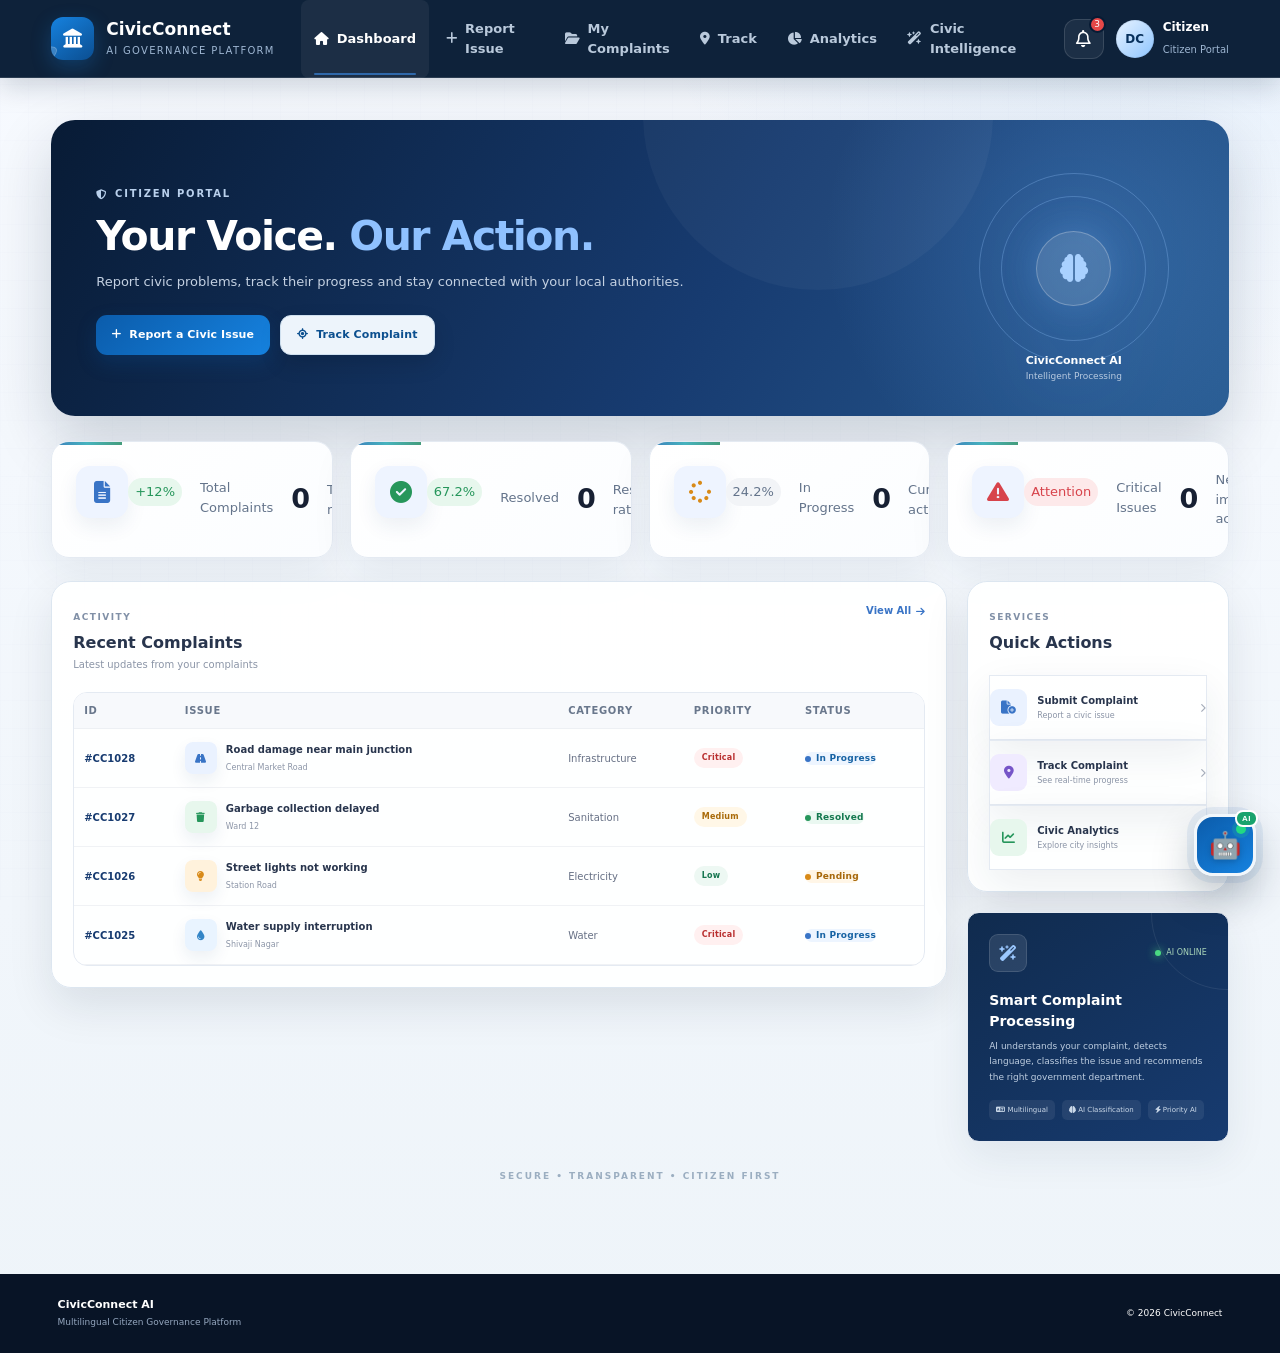
==== commit 3d8b9fcd: "Update CivicConnect with multilingual AI ML model" ====
--- a/fronted/index.html
+++ b/fronted/index.html
@@ -72,6 +72,11 @@
         <a href="analytics.html">
             <i class="fa-solid fa-chart-pie"></i>
             <span>Analytics</span>
+        </a>
+
+        <a href="advanced.html" title="AI Governance Intelligence">
+            <i class="fa-solid fa-wand-magic-sparkles"></i>
+            <span>Civic Intelligence</span>
         </a>
 
     </nav>
--- a/fronted/style.css
+++ b/fronted/style.css
@@ -2729,3 +2729,108 @@
 @keyframes rise{from{opacity:0;transform:translateY(12px)}to{opacity:1;transform:none}}.page-container>*{animation:rise .45s ease both}.page-container>*:nth-child(2){animation-delay:.06s}.page-container>*:nth-child(3){animation-delay:.12s}.page-container>*:nth-child(4){animation-delay:.18s}
 @media(max-width:1050px){.navbar{padding:0 18px}.main-nav{overflow-x:auto}.main-nav a{padding:0 10px;white-space:nowrap}.user-info{display:none}.page-container{width:94%}}
 @media(max-width:720px){.navbar{min-height:68px;flex-wrap:wrap;padding:10px 14px;gap:8px}.main-nav{order:3;width:100%;height:42px;overflow-x:auto}.main-nav a{height:42px;font-size:11px}.nav-actions{margin-left:auto}.brand-text span{display:none}.page-container{padding-top:22px}.page-title{padding:25px 20px;border-radius:19px}.page-title h1{font-size:29px}.page-title p{font-size:12px}.panel,.card,.complaint-card,.form-card{border-radius:16px!important}.cc-sidebar{display:none}.cc-main{margin-left:0!important}.cc-topbar{padding-left:16px!important;padding-right:16px!important}}
+/* CIVICCONNECT AI — SMART ASSISTANT */
+.civic-ai-assist{margin:14px 0;padding:15px;border:1px solid #d9e8f8;border-radius:15px;background:linear-gradient(135deg,#f6fbff,#f1fbf8);box-shadow:0 8px 24px rgba(13,65,110,.06)}.assist-head{display:flex;justify-content:space-between;gap:10px;align-items:center}.assist-head b{display:block;color:#0b2c52;font-size:13px}.assist-head span:not(.assist-live){display:block;color:#6b7d91;font-size:9px;margin-top:3px}.assist-live{font-size:8px;font-weight:800;color:#07855c;background:#dff8ee;padding:5px 7px;border-radius:999px}.assist-actions{display:flex;gap:8px;flex-wrap:wrap;margin:12px 0}.assist-actions button{border:1px solid #cfe0f2;background:#fff;color:#125bb0;border-radius:9px;padding:9px 11px;font-size:10px;font-weight:700;cursor:pointer}.assist-actions button:hover{transform:translateY(-1px);box-shadow:0 5px 14px #12345a14}.civic-ai-assist #assistStatus{font-size:10px;color:#66778a;line-height:1.5}
+
+/* ===== CivicConnect Voice + OCR Assistant ===== */
+.civic-ai-assist{margin:18px 0 22px;border:1px solid #dbe5f1;border-radius:20px;background:linear-gradient(135deg,#f8fbff 0%,#ffffff 55%,#f5f9ff 100%);box-shadow:0 12px 30px rgba(15,42,77,.08);overflow:hidden;position:relative}
+.civic-ai-assist:before{content:"";position:absolute;left:0;top:0;bottom:0;width:5px;background:linear-gradient(180deg,#0b5cab,#16a36a)}
+.assist-head{display:flex;align-items:center;justify-content:space-between;padding:18px 20px 12px;gap:16px}
+.assist-title{display:flex;align-items:center;gap:12px}
+.assist-badge{width:42px;height:42px;border-radius:13px;display:grid;place-items:center;background:#e8f2ff;color:#0b5cab;font-size:20px;box-shadow:inset 0 0 0 1px #d4e6fa}
+.assist-title b{display:block;color:#102b4e;font-size:16px}.assist-title span{display:block;color:#718096;font-size:12px;margin-top:3px}
+.assist-live{font-size:11px;font-weight:800;letter-spacing:.08em;color:#087a4d;background:#e7f8ef;border:1px solid #bfe9d4;border-radius:999px;padding:6px 10px;white-space:nowrap}
+.assist-live:before{content:"";display:inline-block;width:7px;height:7px;border-radius:50%;background:#13a66a;margin-right:6px;box-shadow:0 0 0 4px rgba(19,166,106,.1);animation:assistPulse 1.8s infinite}
+.assist-subtitle{padding:0 20px 15px;color:#66758a;font-size:13px;line-height:1.55}
+.assist-actions{display:grid;grid-template-columns:1fr 1fr;gap:14px;padding:0 20px 16px}
+.assist-action{border:1px solid #d9e4ef;border-radius:16px;background:#fff;padding:15px;display:flex;align-items:center;gap:13px;cursor:pointer;text-align:left;transition:.25s ease;min-height:76px;color:#102b4e}
+.assist-action:hover{transform:translateY(-2px);border-color:#9fc4e8;box-shadow:0 10px 22px rgba(20,65,110,.10)}
+.assist-action .action-icon{width:44px;height:44px;border-radius:13px;display:grid;place-items:center;font-size:21px;flex:none}
+.assist-voice .action-icon{background:#e9f2ff;color:#0b5cab}.assist-ocr .action-icon{background:#eaf9f1;color:#087a4d}
+.assist-action strong{display:block;font-size:14px}.assist-action small{display:block;margin-top:4px;color:#7b8798;font-size:11px;line-height:1.35}
+.assist-action.recording{border-color:#dc4c4c;background:#fff8f8;animation:recordGlow 1.2s infinite}.assist-action.recording .action-icon{background:#ffe7e7;color:#c92d2d}
+.assist-status{margin:0 20px 18px;padding:11px 13px;border-radius:11px;background:#f1f5f9;color:#56657a;font-size:12px;display:flex;align-items:center;gap:8px;min-height:38px}
+.assist-status.success{background:#eaf8f0;color:#087a4d}.assist-status.error{background:#fff0f0;color:#b42318}.assist-status.working{background:#eef5ff;color:#145da0}
+.assist-footer{padding:10px 20px 15px;border-top:1px solid #edf1f5;color:#8290a3;font-size:11px}
+.assist-footer b{color:#52657b}
+.assist-tools{display:flex;align-items:center;gap:8px;margin:0 20px 14px}.assist-tools label{font-size:11px;color:#69788b;font-weight:700}.assist-tools select{border:1px solid #d6e1ec;border-radius:9px;padding:7px 9px;background:#fff;color:#233b56;font-size:12px}
+@keyframes assistPulse{0%,100%{opacity:1}50%{opacity:.35}}@keyframes recordGlow{50%{box-shadow:0 0 0 5px rgba(201,45,45,.08)}}
+@media(max-width:680px){.assist-actions{grid-template-columns:1fr}.assist-head{padding:16px}.assist-subtitle,.assist-actions,.assist-status,.assist-footer,.assist-tools{margin-left:0;margin-right:0;padding-left:16px;padding-right:16px}.assist-actions{padding-bottom:12px}.assist-status{margin-left:16px;margin-right:16px}.assist-tools{margin-left:16px;margin-right:16px}}
+
+/* ===== High Accuracy OCR Assistant ===== */
+.civic-ai-assist .assist-tools{display:flex;align-items:center;gap:10px;flex-wrap:wrap}
+.civic-ai-assist .assist-tools label{font-size:12px;font-weight:700;color:#52627a;margin-left:4px}
+.civic-ai-assist .assist-tools select{min-height:38px;border:1px solid #d8e2ef;border-radius:10px;background:#fff;padding:7px 34px 7px 11px;color:#243650;font-weight:600;outline:none}
+.civic-ai-assist .assist-tools select:focus{border-color:#2878d7;box-shadow:0 0 0 3px rgba(40,120,215,.10)}
+.civic-ai-assist .assist-action.processing{opacity:.72;cursor:wait;transform:none!important}
+.civic-ai-assist .assist-action:disabled{cursor:wait}
+
+.smart-input-grid{display:grid;grid-template-columns:1fr 1fr;gap:16px;margin:18px 0}.smart-input-card{border:1px solid #dbe5f0;border-radius:18px;padding:18px;background:linear-gradient(145deg,#ffffff,#f7fbff);box-shadow:0 12px 28px rgba(15,39,72,.07)}.smart-card-head{display:flex;gap:12px;align-items:flex-start}.smart-card-head h3{margin:4px 0 5px;color:#102b4e}.smart-card-head p{margin:0;color:#64748b;font-size:12px;line-height:1.5}.smart-icon{width:42px;height:42px;display:grid;place-items:center;border-radius:13px;font-size:20px}.smart-icon.voice{background:#eaf3ff}.smart-icon.ocr{background:#ecfdf5}.smart-controls{display:flex;gap:8px;flex-wrap:wrap;margin-top:14px}.smart-controls select,.smart-controls input{min-height:42px;border:1px solid #d6e0eb;border-radius:10px;padding:0 10px;background:#fff;color:#18324f}.smart-controls .btn{min-height:42px}.smart-status{margin-top:10px;font-size:12px;color:#64748b;min-height:18px}.smart-status.listening{color:#b91c1c;font-weight:700}.smart-status.success-text{color:#15803d;font-weight:700}.ocr-progress{height:6px;background:#e8eef5;border-radius:99px;overflow:hidden;margin-top:12px}.ocr-progress div{height:100%;width:0;background:#2563eb;transition:width .2s}.ocr-confidence{font-size:12px;color:#2563eb;font-weight:700;margin-top:8px}@media(max-width:800px){.smart-input-grid{grid-template-columns:1fr}}
+
+.group-admin-banner{margin:14px 0;padding:13px 15px;border:1px solid #bfdbfe;background:#eff6ff;border-radius:12px;display:grid;gap:3px}.group-admin-banner strong{color:#1d4ed8}.group-admin-banner span{font-size:12px;color:#334155}.group-admin-banner small{color:#64748b;font-size:11px}
+
+
+/* ===== Premium single Smart Complaint Assistant ===== */
+.smart-assistant-heading{margin:22px 0 14px;padding:18px 20px;border:1px solid #dce7f3;border-radius:20px;background:linear-gradient(135deg,#f8fbff,#eef6ff);box-shadow:0 10px 28px rgba(23,59,112,.07)}
+.smart-assistant-heading span{display:block;font-size:11px;font-weight:800;letter-spacing:1.5px;color:#1769aa;margin-bottom:5px}
+.smart-assistant-heading strong{display:block;font-size:22px;color:#12345d;margin-bottom:5px}
+.smart-assistant-heading p{margin:0;color:#607086;font-size:13px;line-height:1.5}
+.smart-input-grid{margin-top:14px!important}
+.smart-input-card{transition:transform .2s ease,box-shadow .2s ease,border-color .2s ease}
+.smart-input-card:hover{transform:translateY(-2px);box-shadow:0 14px 30px rgba(23,59,112,.09);border-color:#b9cfe5}
+@media(max-width:760px){.smart-assistant-heading strong{font-size:19px}.smart-input-grid{grid-template-columns:1fr!important}}
+
+/* ===== Evidence-first complaint submission ===== */
+.evidence-first-card{margin:8px 0 22px;padding:22px;border:1px solid #d7e4f0;border-radius:22px;background:linear-gradient(135deg,#ffffff 0%,#f8fbff 58%,#eef7ff 100%);box-shadow:0 16px 38px rgba(10,43,78,.08);position:relative;overflow:hidden}
+.evidence-first-card:before{content:"";position:absolute;left:0;top:0;bottom:0;width:5px;background:linear-gradient(180deg,#0b5cab,#16a36a)}
+.evidence-first-head{display:flex;align-items:flex-start;gap:14px;margin-bottom:16px}
+.evidence-first-icon{width:48px;height:48px;flex:none;border-radius:14px;display:grid;place-items:center;background:#e8f2ff;color:#0b5cab;font-size:22px;font-weight:900;box-shadow:inset 0 0 0 1px #d4e6fa}
+.evidence-eyebrow{display:block;color:#1769aa;font-size:10px;font-weight:850;letter-spacing:1.4px;margin:2px 0 5px}
+.evidence-first-head h3{margin:0 0 5px;color:#102b4e;font-size:21px;letter-spacing:-.2px}
+.evidence-first-head p{margin:0;color:#64748b;font-size:12.5px;line-height:1.55;max-width:720px}
+.evidence-required{margin-left:auto;white-space:nowrap;padding:7px 10px;border-radius:999px;background:#edf8f3;color:#13764f;border:1px solid #cbe9d9;font-size:10px;font-weight:800}
+.evidence-dropzone{min-height:145px;border:1.5px dashed #a9c4df;border-radius:17px;background:rgba(255,255,255,.82);display:flex;flex-direction:column;align-items:center;justify-content:center;text-align:center;gap:6px;padding:18px;cursor:pointer;transition:.25s ease;position:relative}
+.evidence-dropzone:hover{border-color:#287dcc;background:#fafdff;box-shadow:0 10px 24px rgba(20,75,125,.08);transform:translateY(-1px)}
+.evidence-dropzone input{position:absolute!important;width:1px!important;height:1px!important;opacity:0!important;pointer-events:none}
+.evidence-upload-icon{width:42px;height:42px;border-radius:12px;display:grid;place-items:center;background:#eaf3ff;color:#0b5cab;font-size:23px;font-weight:900}
+.evidence-dropzone strong{color:#153b62;font-size:14px}.evidence-dropzone>span:not(.evidence-upload-icon):not(.evidence-file-name){color:#78879a;font-size:11px}
+.evidence-file-name{display:inline-block;margin-top:4px;padding:6px 10px;border-radius:8px;background:#f0f5fa;color:#52667d;font-size:10px;font-weight:700;max-width:90%;overflow:hidden;text-overflow:ellipsis;white-space:nowrap}
+.evidence-note{display:flex;align-items:center;gap:7px;margin-top:12px;color:#65758a;font-size:11px}.evidence-note span{width:18px;height:18px;border-radius:50%;display:grid;place-items:center;background:#e5f7ed;color:#118054;font-weight:900}
+.smart-assistant-heading{margin-top:26px}
+@media(max-width:700px){.evidence-first-card{padding:17px}.evidence-first-head{gap:10px}.evidence-first-icon{width:42px;height:42px}.evidence-first-head h3{font-size:19px}.evidence-required{display:none}.evidence-dropzone{min-height:130px}}
+
+/* Premium single Smart Complaint Assistant — keep the original Evidence UI unchanged */
+.civic-ai-assist{
+  position:relative!important;
+  overflow:hidden!important;
+  border:1px solid #d6e5f3!important;
+  border-radius:20px!important;
+  background:linear-gradient(145deg,#f9fcff 0%,#f3f8fd 55%,#f7fcfa 100%)!important;
+  box-shadow:0 14px 36px rgba(18,52,93,.09)!important;
+  margin:20px 0!important;
+}
+.civic-ai-assist:before{content:"";position:absolute;left:0;top:0;width:5px;height:100%;background:linear-gradient(#1769aa,#15966b)}
+.civic-ai-assist .assist-head{padding:20px 22px 14px!important}
+.civic-ai-assist .assist-title{gap:13px!important}
+.civic-ai-assist .assist-badge{width:46px!important;height:46px!important;border-radius:14px!important;background:#e8f2ff!important;box-shadow:0 6px 16px rgba(11,92,171,.10),inset 0 0 0 1px #d2e5f7!important}
+.civic-ai-assist .assist-title b{font-size:17px!important;letter-spacing:-.2px}
+.civic-ai-assist .assist-title span{font-size:11px!important;color:#64758a!important}
+.civic-ai-assist .assist-subtitle{padding:0 22px 16px!important;max-width:760px!important}
+.civic-ai-assist .assist-tools{margin:0 22px 14px!important;padding:11px 12px!important;border:1px solid #dbe6f0!important;border-radius:13px!important;background:#fff!important}
+.civic-ai-assist .assist-tools select{min-height:38px!important;border-radius:10px!important;font-weight:600!important}
+.civic-ai-assist .assist-actions{padding:0 22px 18px!important;gap:14px!important}
+.civic-ai-assist .assist-action{min-height:88px!important;border-radius:16px!important;padding:16px!important;background:rgba(255,255,255,.92)!important}
+.civic-ai-assist .assist-action .action-icon{width:46px!important;height:46px!important;border-radius:14px!important;font-size:22px!important}
+.civic-ai-assist .assist-action strong{font-size:14px!important;color:#102b4e!important}
+.civic-ai-assist .assist-action small{font-size:11px!important;line-height:1.45!important}
+.civic-ai-assist .assist-action.processing{border-color:#8ebde8!important;background:#f4f9ff!important;box-shadow:0 0 0 3px rgba(23,105,170,.07)!important}
+.civic-ai-assist .assist-status{margin:0 22px 18px!important;min-height:42px!important;border:1px solid #e0e8f0!important}
+.civic-ai-assist .assist-footer{padding:12px 22px 16px!important;background:rgba(255,255,255,.42)!important}
+@media(max-width:680px){
+ .civic-ai-assist .assist-head{padding:17px 16px 12px!important}
+ .civic-ai-assist .assist-subtitle{padding-left:16px!important;padding-right:16px!important}
+ .civic-ai-assist .assist-tools{margin-left:16px!important;margin-right:16px!important}
+ .civic-ai-assist .assist-actions{padding-left:16px!important;padding-right:16px!important}
+ .civic-ai-assist .assist-status{margin-left:16px!important;margin-right:16px!important}
+ .civic-ai-assist .assist-footer{padding-left:16px!important;padding-right:16px!important}
+}
